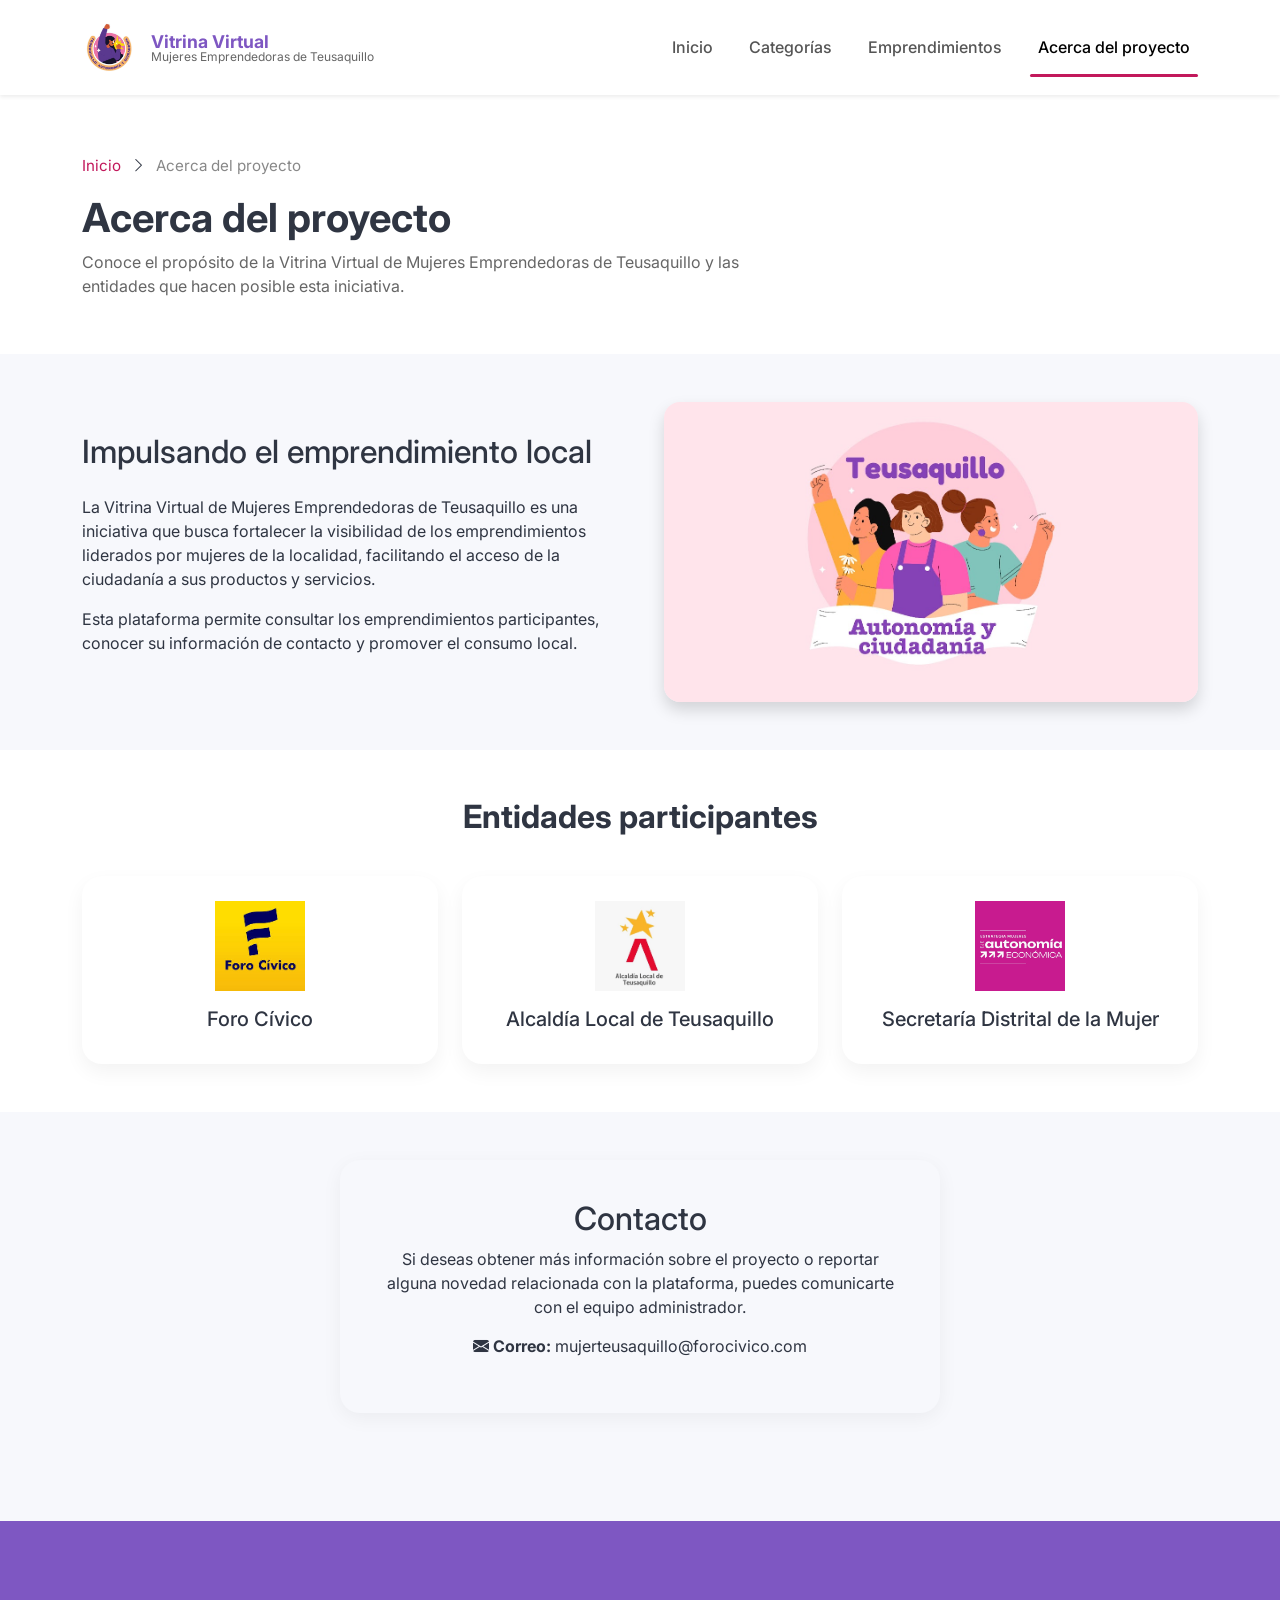
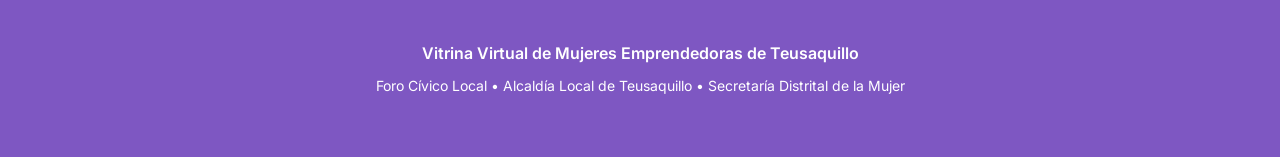
==== acerca.html @ 59b5e61b "Add files via upload" ====
<!DOCTYPE html>
<html lang="es">

<head>

    <meta charset="UTF-8">
    <meta name="viewport" content="width=device-width, initial-scale=1.0">

    <!-- SEO -->
    <title>Acerca de | Vitrina Virtual de Mujeres Emprendedoras</title>

    <meta
        name="description"
        content="DESCRIPCIÓN DE LA PÁGINA">

    <!-- Favicon -->
    <link rel="icon" type="image/png" href="assets/favicon/favicon.png">

    <!-- Google Fonts -->
    <link rel="preconnect" href="https://fonts.googleapis.com">

    <link rel="preconnect"
          href="https://fonts.gstatic.com"
          crossorigin>

    <link
        href="https://fonts.googleapis.com/css2?family=Inter:wght@300;400;500;600;700&display=swap"
        rel="stylesheet">

    <!-- Bootstrap -->
    <link
        href="https://cdn.jsdelivr.net/npm/bootstrap@5.3.7/dist/css/bootstrap.min.css"
        rel="stylesheet">

    <!-- Bootstrap Icons -->
    <link
        href="https://cdn.jsdelivr.net/npm/bootstrap-icons@1.13.1/font/bootstrap-icons.min.css"
        rel="stylesheet">

    <!-- CSS -->
    <link rel="stylesheet" href="assets/css/style.css">

    <link rel="stylesheet" href="assets/css/components.css">

    <link rel="stylesheet" href="assets/css/pages.css">

</head>

<body>

    <!-- Navbar -->
    <header id="navbar"></header>

    <!-- Contenido -->
    <main>

<section class="category-header">

    <div class="container">

        <nav class="breadcrumb">

            <a href="index.html">Inicio</a>

            <i class="bi bi-chevron-right"></i>

            <span>Acerca del proyecto</span>

        </nav>

        <h1>Acerca del proyecto</h1>

        <p>

            Conoce el propósito de la Vitrina Virtual de Mujeres Emprendedoras de
            Teusaquillo y las entidades que hacen posible esta iniciativa.

        </p>

    </div>

</section>

<section class="py-5">

    <div class="container">

        <div class="row align-items-center g-5">

            <div class="col-lg-6">

                <h2 class="mb-4">

                    Impulsando el emprendimiento local

                </h2>

                <p>

                    La Vitrina Virtual de Mujeres Emprendedoras de Teusaquillo es
                    una iniciativa que busca fortalecer la visibilidad de los
                    emprendimientos liderados por mujeres de la localidad,
                    facilitando el acceso de la ciudadanía a sus productos y
                    servicios.

                </p>

                <p>

                    Esta plataforma permite consultar los emprendimientos
                    participantes, conocer su información de contacto y promover el
                    consumo local.

                </p>

            </div>

            <div class="col-lg-6">

                <img
                    src="assets/img/hero/hero.jpg"
                    class="img-fluid rounded-4 shadow"
                    alt="Mujeres emprendedoras">

            </div>

        </div>

    </div>

</section>

<section class="py-5 bg-white">

    <div class="container">

        <h2 class="section-title">

            Entidades participantes

        </h2>

        <div class="row g-4 text-center">

            <div class="col-md-4">

                <div class="business-card">

                    <img
                        src="assets/img/institutions/foro-civico.png"
                        class="img-fluid mb-3"
                        style="height:90px"
                        alt="Foro Cívico">

                    <h5>Foro Cívico</h5>

                </div>

            </div>

            <div class="col-md-4">

                <div class="business-card">

                    <img
                        src="assets/img/institutions/alcaldia.png"
                        class="img-fluid mb-3"
                        style="height:90px"
                        alt="Alcaldía Local">

                    <h5>Alcaldía Local de Teusaquillo</h5>

                </div>

            </div>

            <div class="col-md-4">

                <div class="business-card">

                    <img
                        src="assets/img/institutions/sdmujer.png"
                        class="img-fluid mb-3"
                        style="height:90px"
                        alt="Secretaría Distrital de la Mujer">

                    <h5>Secretaría Distrital de la Mujer</h5>

                </div>

            </div>

        </div>

    </div>

</section>

<section class="py-5">

    <div class="container">

        <div class="contact-card">

            <h2>Contacto</h2>

            <p>

                Si deseas obtener más información sobre el proyecto o reportar
                alguna novedad relacionada con la plataforma, puedes comunicarte
                con el equipo administrador.

            </p>

            <p>

                <i class="bi bi-envelope-fill"></i>

                <strong>Correo:</strong>

                mujerteusaquillo@forocivico.com

            </p>

        </div>

    </div>

</section>

    </main>

    <!-- Footer -->
    <footer id="footer"></footer>

    <!-- Bootstrap -->
    <script src="https://cdn.jsdelivr.net/npm/bootstrap@5.3.7/dist/js/bootstrap.bundle.min.js"></script>

    <!-- Configuración -->
    <script src="assets/js/config.js"></script>

    <!-- Utilidades -->
    <script src="assets/js/utils.js"></script>

    <!-- Componentes -->
    <script src="assets/js/components/navbar.js"></script>

    <script src="assets/js/components/footer.js"></script>

    <!-- Datos temporales -->
    <script src="assets/js/data/demo.js"></script>

    <!-- Componentes de la página -->



    <!-- JavaScript de la página -->



    <!-- App -->
    <script src="assets/js/app.js"></script>

</body>

</html>
---- assets/css/style.css ----
:root{

    --primary:#C2185B;
    --secondary:#7E57C2;
    --accent:#A5D6A7;

    --dark:#2F3542;
    --light:#F7F8FC;
    --white:#FFFFFF;

    --success:#198754;
    --danger:#dc3545;
    --warning:#ffc107;

    --radius:20px;

    --shadow:0 8px 20px rgba(0,0,0,.05);

    --transition:.3s ease;

}

body{

    background: var(--light);

    color: var(--dark);

    font-family: 'Inter', sans-serif;

}

.navbar{

    padding:15px 0;

}

.navbar-brand{

    color:var(--secondary);

    font-size:1.4rem;

}

.nav-link{

    color:#555;

    margin-left:20px;

    font-weight:500;

    transition:.3s;

    position:relative;
    padding-bottom:10px;

}

.nav-link:hover{

    color:var(--primary);

}

.nav-link.active{

    color:var(--primary);

    font-weight:500;

}

.nav-link::after{

    content:"";

    position:absolute;

    left:50%;

    bottom:-8px;

    transform:translateX(-50%);

    width:0;

    height:3px;

    background:var(--primary);

    border-radius:10px;

    transition:width .3s ease;

}

.nav-link:hover::after,

.nav-link.active::after{

    width:100%;

}

.logo-navbar{

    height:55px;
    width:auto;

}

.brand-title{

    font-weight:700;
    color:var(--secondary);
    font-size:1.1rem;
    line-height:1.1;

}

.brand-subtitle{

    font-size:.75rem;
    color:#666;
    line-height:1;

}

.hero{

    padding:80px 0;

}

.badge-custom{

    background:#FCE4EC;

    color:var(--primary);

    padding:8px 16px;

    border-radius:30px;

    display:inline-block;

    margin-bottom:20px;

    font-weight:600;

}

.hero h1{

    font-size:3rem;

    font-weight:700;

    margin-bottom:20px;

}

.hero p{

    font-size:1.1rem;

    color:#666;

    margin-bottom:30px;

}

.search-box{

    display:flex;

    gap:10px;

}

.btn-search{

    background:var(--primary);

    color:white;

    padding:12px 25px;

}

.btn-search:hover{

    background:#A3154A;

    color:white;

}

.hero-image{

    width:100%;

    height:420px;

    object-fit:cover;

    border-radius:24px;

    box-shadow:0 15px 35px rgba(0,0,0,.12);

}

.categories{

    padding:70px 0;

}

.section-title{

    text-align:center;

    margin-bottom:40px;

    font-weight:700;

}

.category-card{

    background:white;

    padding:20px;

    border-radius:15px;

    text-align:center;

    font-weight:600;

    box-shadow:0 6px 18px rgba(0,0,0,.05);

    transition:.3s;

    cursor:pointer;

}

.category-card:hover{

    transform:translateY(-5px);

}

.business-card{

    background:white;

    border-radius:20px;

    padding:25px;

    box-shadow:0 8px 20px rgba(0,0,0,.05);

    text-align:center;

    height:100%;

}

.card-image{

    height:180px;

    background:#ECECEC;

    border-radius:15px;

    margin-bottom:20px;

}

.btn-outline-custom{

    border:2px solid var(--primary);

    color:var(--primary);

    border-radius:30px;

    padding:10px 20px;

}

.btn-outline-custom:hover{

    background:var(--primary);

    color:white;

}

footer{

    background:var(--secondary);

    color:white;

    padding:30px 0;

    text-align:center;

    margin-top:60px;

}

@media(max-width:768px){

.hero{

    text-align:center;

}

.hero-image{

    height:300px;

    margin-top:30px;

}

.search-box{

    flex-direction:column;

}

.hero-image{

    margin-top:40px;

}

}

.profile-header{

    background:white;

    margin-top:-90px;

    position:relative;

    z-index:10;

    border-radius:30px 30px 0 0;

    padding:0 0 70px;

}

.profile-logo{

    width:180px;

    height:180px;

    object-fit:cover;

    border-radius:50%;

    border:8px solid white;

    box-shadow:0 12px 35px rgba(0,0,0,.15);

    margin-top:-90px;

}

.gallery{

    padding:60px 0;

}

.gallery-image{

    width:100%;

    height:260px;

    object-fit:cover;

    border-radius:18px;

    box-shadow:0 8px 20px rgba(0,0,0,.08);

    transition:.3s;

}

.gallery-image:hover{

    transform:scale(1.03);

}

.description{

    background:white;

}

.description p{

    max-width:900px;

    margin:auto;

    text-align:center;

    font-size:1.1rem;

    color:#666;

}

.products{

    padding:70px 0;

}

.contact{

    background:white;

}

.contact-card{

    max-width:600px;

    margin:auto;

    padding:40px;

    border-radius:20px;

    background:#F7F8FC;

    text-align:center;

    box-shadow:0 5px 20px rgba(0,0,0,.05);

}

.contact-card p{

    margin-bottom:15px;

}

.category-header{

    background:white;

    padding:60px 0 40px;

}

.category-header h1{

    font-size:2.5rem;

    font-weight:700;

    margin-top:10px;

}

.category-header p{

    color:#666;

    max-width:700px;

}

.breadcrumb{

    display:flex;

    gap:10px;

    font-size:.95rem;

}

.breadcrumb a{

    color:var(--primary);

    text-decoration:none;

}

.breadcrumb span{

    color:#888;

}

.stat-card{

background:white;

padding:30px;

border-radius:20px;

text-align:center;

box-shadow:0 8px 20px rgba(0,0,0,.05);

}

.stat-card h2{

font-size:2.2rem;

color:var(--primary);

margin-bottom:10px;

}

.table-logo{

width:50px;

height:50px;

background:#ECECEC;

border-radius:50%;

}

.contact-info{

    background:white;

    padding:35px;

    border-radius:20px;

    box-shadow:0 8px 20px rgba(0,0,0,.05);

    height:100%;

}

.contact-form{

    background:white;

    padding:35px;

    border-radius:20px;

    box-shadow:0 8px 20px rgba(0,0,0,.05);

}

.contact-info p{

    margin-bottom:25px;

    color:#555;

}

.contact-form textarea{

    resize:none;

}

/* ===================================
   CATEGORY CARD
=================================== */

.category-link{

    text-decoration:none;
    color:inherit;

}

.category-card{

    background:var(--white);

    border:1px solid transparent;

    border-radius:20px;

    padding:35px 30px;

    text-align:center;

    height:100%;

    transition:all .30s ease;

    box-shadow:0 8px 20px rgba(0,0,0,.05);

}

.category-card:hover{

    transform:translateY(-8px);

    border-color:var(--accent);

    box-shadow:0 18px 40px rgba(0,0,0,.10);

}

.category-icon{

    width:80px;

    height:80px;

    margin:0 auto 25px;

    border-radius:50%;

    background:rgba(194,24,91,.08);

    color:var(--primary);

    display:flex;

    align-items:center;

    justify-content:center;

    font-size:2rem;

    transition:.30s;

}

.category-card:hover .category-icon{

    background:var(--primary);

    color:white;

    transform:scale(1.08);

}

.category-card h4{

    font-size:1.25rem;

    font-weight:700;

    margin-bottom:15px;

}

.category-card p{

    color:#666;

    font-size:.95rem;

    line-height:1.7;

    margin:0;

}

/* ===================================
   BUSINESS CARD
=================================== */

.business-card{

    background:var(--white);

    border-radius:20px;

    overflow:hidden;

    box-shadow:var(--shadow);

    transition:var(--transition);

    height:100%;

}

.business-card:hover{

    transform:translateY(-8px);

    box-shadow:0 18px 40px rgba(0,0,0,.12);

}

.business-cover{

    height:180px;

}

.business-cover-img{

    width:100%;

    height:100%;

    object-fit:cover;

}

.business-logo-wrapper{

    display:flex;

    justify-content:center;

    margin-top:-45px;

}

.business-logo{

    width:90px;

    height:90px;

    border-radius:50%;

    object-fit:cover;

    border:5px solid white;

    background:white;

}

.business-body{

    padding:25px;

    text-align:center;

}

.business-category{

    display:inline-block;

    background:#FCE4EC;

    color:var(--primary);

    padding:6px 14px;

    border-radius:30px;

    font-size:.85rem;

    font-weight:600;

    margin-bottom:15px;

}

.business-body h4{

    font-size:1.3rem;

    font-weight:700;

    margin-bottom:15px;

}

.business-body p{

    color:#666;

    line-height:1.7;

    min-height:85px;

    margin-bottom:25px;

}

.btn-primary-custom{

    background: var(--primary);

    color: var(--white);

    border: none;

    border-radius: 30px;

    padding: 12px 20px;

    font-weight: 600;

    transition: .3s;

}

.btn-primary-custom:hover{

    background: #A3154A;

    color: var(--white);

}

.btn-contact{

    display:flex;

    align-items:center;

    justify-content:center;

    gap:10px;

    width:100%;

    padding:12px 20px;

    margin-bottom:15px;

    border:2px solid #E5E7EB;

    border-radius:30px;

    background:var(--white);

    color:var(--dark);

    font-weight:600;

    text-decoration:none;

    transition:.3s;

}

.btn-contact:hover{

    border-color:var(--primary);

    color:var(--primary);

    transform:translateY(-2px);

    box-shadow:0 8px 20px rgba(0,0,0,.08);

}

@media (max-width:768px){

    .hero{
        text-align:center;
    }

    .hero h1{
        font-size:2.5rem;
        line-height:1.2;
    }

    .hero p{
        font-size:1.2rem;
    }

    .badge-custom{
        font-size:.85rem;
    }

    .hero-image{
        height:300px;
        margin-top:30px;
    }

}

@media (max-width:576px){

    .hero{
        padding:50px 0;
    }

    .hero h1{
        font-size:2rem;
    }

    .hero p{
        font-size:1rem;
    }

    .btn-outline-custom{
        width:100%;
    }

}
---- assets/css/components.css ----
/* ===================================
   EMPTY STATE
=================================== */

.empty-state{

    background:var(--white);

    padding:60px 30px;

    border-radius:20px;

    text-align:center;

    box-shadow:0 8px 20px rgba(0,0,0,.05);

}

.empty-state i{

    font-size:4rem;

    color:var(--secondary);

    margin-bottom:20px;

    display:block;

}

.empty-state h3{

    font-size:1.6rem;

    font-weight:700;

    margin-bottom:15px;

}

.empty-state p{

    color:#666;

    margin:0;

}

.business-description{

    color:#6c757d;

    font-size:.95rem;

    margin:12px 0;

    line-height:1.5;

    min-height:48px;

}
---- assets/css/pages.css ----
/* ===================================
   ABOUT HOME
=================================== */

.institution-logo{

    max-height:90px;

    width:auto;

    object-fit:contain;

    transition:.3s;

}

.institution-logo:hover{

    transform:scale(1.05);

}

/* ===========================
   BUSINESS BANNER
=========================== */

.business-banner{

    max-width:1400px;

    margin:0 auto;

    aspect-ratio:1640 / 924;

    background:#f5f5f5;

    border-radius:0 0 25px 25px;

    overflow:hidden;

}

.business-banner-img{

    width:100%;

    height:100%;

    object-fit:contain;

}

.gallery-image{

    width:100%;

    height:450px;

    object-fit:cover;

    border-radius:16px;

}

.carousel{

    overflow:hidden;

    border-radius:16px;

}

.carousel-control-prev-icon,
.carousel-control-next-icon{

    background-color:rgba(0,0,0,.45);

    border-radius:50%;

    padding:20px;

}

.carousel-indicators [data-bs-target]{

    width:10px;

    height:10px;

    border-radius:50%;

}

@media (max-width:768px){

    .gallery-image{

        height:260px;

    }

}

#business-description{

    background:#fff;

    border-left:4px solid var(--primary-color);

    padding:1.5rem 2rem;

    border-radius:12px;

    box-shadow:0 2px 10px rgba(0,0,0,.05);

    font-size:1.08rem;

    line-height:1.9;

    color:#495057;

    margin-top:2rem;

}

#business-description p{

    margin-bottom:1.25rem;

}

#business-description strong{

    color:#212529;

    font-weight:600;

}

#business-description br{

    content:"";

    display:block;

    margin-bottom:.8rem;

}

/* ===========================
   MOBILE DETAIL
=========================== */

@media(max-width:768px){

    .business-banner{


        border-radius:0 0 18px 18px;

    }

    .business-banner-img{
        margin-top:-30px;

        aspect-ratio:16/10;

    }

    .profile-header{

        margin-top:-45px;

        padding:0 0 40px;

        border-radius:22px 22px 0 0;

    }

    .profile-logo{

        width:120px;

        height:120px;

        margin-top:-30px;

        border-width:5px;

    }

    #business-name{

        font-size:1.8rem;

        margin-top:16px;

        padding:0 12px;

    }

    #business-category{

        font-size:.85rem;

        padding:6px 14px;

    }

    .gallery{

        padding:36px 0;

    }

    .contact-card{

        padding:24px;

        border-radius:18px;

    }

    .btn-contact,
    .btn-primary-custom{

        padding:12px 16px;

        font-size:.95rem;

    }

}
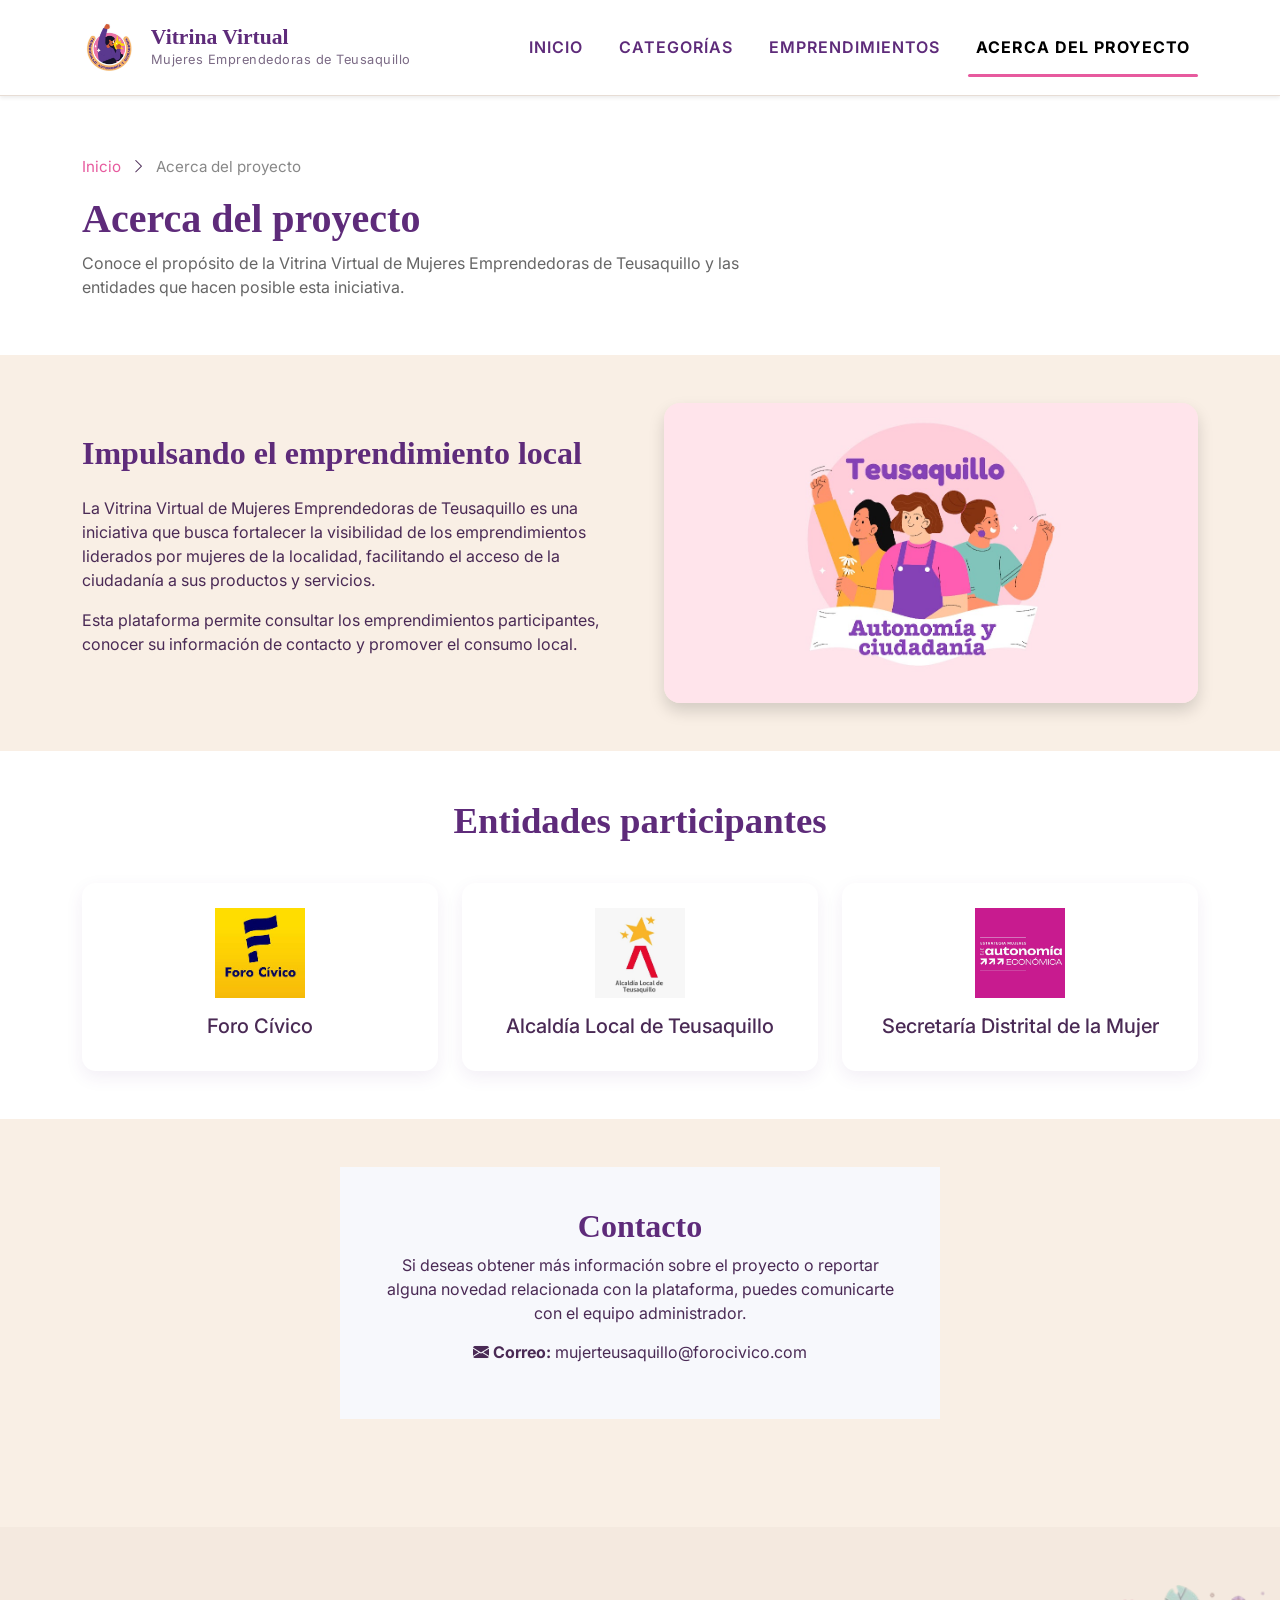
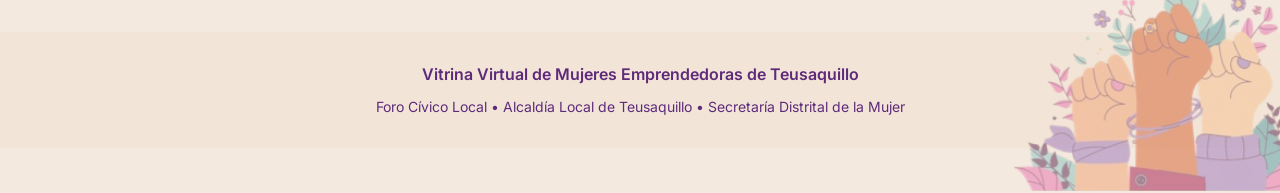
==== commit 6c77274c: "Update acerca.html Google analytics" ====
--- a/acerca.html
+++ b/acerca.html
@@ -10,8 +10,60 @@
     <title>Acerca de | Vitrina Virtual de Mujeres Emprendedoras</title>
 
     <meta
-        name="description"
-        content="DESCRIPCIÓN DE LA PÁGINA">
+    name="description"
+    content="Conoce los emprendimientos de mujeres de Teusaquillo y descubre productos y servicios locales.">
+
+<link
+    rel="canonical"
+    href="https://vitrinavirtualteusaquillo.github.io/acerca.html">
+
+            <!-- Open Graph -->
+
+<meta
+    property="og:type"
+    content="website">
+
+<meta
+    property="og:site_name"
+    content="Vitrina Virtual de Mujeres Emprendedoras de Teusaquillo">
+
+<meta
+    property="og:title"
+    content="Vitrina Virtual de Mujeres Emprendedoras de Teusaquillo">
+
+<meta
+    property="og:description"
+    content="Descubre y apoya los emprendimientos de mujeres de Teusaquillo. Conoce productos, servicios y proyectos locales en un solo lugar.">
+
+<meta
+    property="og:url"
+    content="https://vitrinavirtualteusaquillo.github.io/">
+
+<meta
+    property="og:image"
+    content="https://vitrinavirtualteusaquillo.github.io/assets/img/seo/og-image.jpg">
+
+<meta
+    property="og:locale"
+    content="es_CO">
+
+    <!-- Twitter Cards -->
+
+<meta
+    name="twitter:card"
+    content="summary_large_image">
+
+<meta
+    name="twitter:title"
+    content="Vitrina Virtual de Mujeres Emprendedoras de Teusaquillo">
+
+<meta
+    name="twitter:description"
+    content="Descubre y apoya los emprendimientos de mujeres de Teusaquillo. Conoce productos, servicios y proyectos locales en un solo lugar.">
+
+<meta
+    name="twitter:image"
+    content="https://vitrinavirtualteusaquillo.github.io/assets/img/seo/og-image.jpg">
 
     <!-- Favicon -->
     <link rel="icon" type="image/png" href="assets/favicon/favicon.png">
@@ -44,6 +96,17 @@
 
     <link rel="stylesheet" href="assets/css/pages.css">
 
+
+    <!-- Google tag (gtag.js) -->
+<script async src="https://www.googletagmanager.com/gtag/js?id=G-HZDX0QYZZ0"></script>
+<script>
+  window.dataLayer = window.dataLayer || [];
+  function gtag(){dataLayer.push(arguments);}
+  gtag('js', new Date());
+
+  gtag('config', 'G-HZDX0QYZZ0');
+</script>
+    
 </head>
 
 <body>
@@ -263,4 +326,4 @@
 
 </body>
 
-</html>+</html>
--- a/assets/css/style.css
+++ b/assets/css/style.css
@@ -1,30 +1,31 @@
 :root{
 
-    --primary:#C2185B;
-    --secondary:#7E57C2;
-    --accent:#A5D6A7;
-
-    --dark:#2F3542;
-    --light:#F7F8FC;
-    --white:#FFFFFF;
-
-    --success:#198754;
-    --danger:#dc3545;
-    --warning:#ffc107;
-
-    --radius:20px;
-
-    --shadow:0 8px 20px rgba(0,0,0,.05);
-
-    --transition:.3s ease;
+    --primary:#E75A9E;      /* rosado principal */
+
+    --secondary:#5E2B7A;    /* morado institucional */
+
+    --accent:#72C7C6;       /* turquesa */
+
+    --background:#F9EFE5;   /* crema */
+
+    --surface:#FFFFFF;
+
+    --text:#4A2A55;
+
+    --success:#3F9C6D;
+    --danger:#D9534F;
+
+    --radius:18px;
+
+    --shadow:0 6px 18px rgba(94,43,122,.08);
 
 }
 
 body{
 
-    background: var(--light);
-
-    color: var(--dark);
+background:var(--background);
+
+    color:var(--text);
 
     font-family: 'Inter', sans-serif;
 
@@ -33,6 +34,9 @@
 .navbar{
 
     padding:15px 0;
+    background:#F9EFE5;
+
+border-bottom:1px solid #E7DDD5;
 
 }
 
@@ -46,16 +50,26 @@
 
 .nav-link{
 
-    color:#555;
+    color:var(--secondary);
 
     margin-left:20px;
 
-    font-weight:500;
+    font-family:'Inter', sans-serif;ç
+
+    font-size:.95rem;
+
+    font-weight:600;
+
+    letter-spacing:.2px;
 
     transition:.3s;
 
     position:relative;
+
     padding-bottom:10px;
+     text-transform:uppercase;
+
+    letter-spacing:1px;
 
 }
 
@@ -67,9 +81,9 @@
 
 .nav-link.active{
 
-    color:var(--primary);
-
-    font-weight:500;
+    color:var(--secondary);
+
+    font-weight:700;
 
 }
 
@@ -114,466 +128,614 @@
 
 .brand-title{
 
+    font-family:'Fraunces', serif;
+
+    font-size:1.35rem;
+
     font-weight:700;
+
     color:var(--secondary);
+
+    line-height:1.1;
+
+}
+
+.brand-subtitle{
+
+    font-family:'Inter', sans-serif;
+
+    font-size:.8rem;
+
+    color:#7B6A85;
+
+    letter-spacing:.5px;
+
+}
+
+.hero{
+
+    padding:80px 0;
+
+}
+
+.hero-top{
+
+    background:#F9EFE5;
+
+    padding:28px 0;
+
+    border-bottom:1px solid #E7D9CF;
+
+}
+
+.hero-top::after{
+
+    content:"✿";
+
+    position:absolute;
+
+    right:50px;
+
+    top:20px;
+
+    font-size:70px;
+
+    color:#E8C8D9;
+
+    opacity:.35;
+
+}
+
+.hero-tag{
+
+    display:inline-block;
+
+    background:#F4DCE7;
+
+    color:var(--secondary);
+
+    padding:10px 20px;
+
+    border-radius:30px;
+
+    font-weight:700;
+
+    font-size:.95rem;
+
+    letter-spacing:.5px;
+
+}
+
+.hero-tagline{
+
+    margin-top:18px;
+
+    margin-bottom:0;
+
+    max-width:700px;
+
+    color:#6C5A73;
+
     font-size:1.1rem;
-    line-height:1.1;
-
-}
-
-.brand-subtitle{
-
-    font-size:.75rem;
+
+    line-height:1.7;
+
+}
+
+.badge-custom{
+
+    background:#F5D7E6;
+
+color:var(--secondary);
+
+    padding:8px 16px;
+
+    border-radius:30px;
+
+    display:inline-block;
+
+    margin-bottom:20px;
+
+    font-weight:600;
+
+}
+
+
+.hero h1,
+.section-title,
+h1,h2,h3{
+
+    font-family:'Fraunces',serif;
+
+    color:var(--secondary);
+
+    font-weight:700;
+
+}
+
+.hero h1{
+
+    font-family:'Fraunces', serif;
+
+    font-size:3.3rem;
+
+    font-weight:700;
+
+    color:var(--secondary);
+
+    line-height:1.15;
+
+}
+
+.hero p{
+
+    font-family:'Inter', sans-serif;
+
+    color:#6C5A73;
+
+    font-size:1.15rem;
+
+    line-height:1.8;
+
+}
+
+.search-box{
+
+    display:flex;
+
+    gap:10px;
+
+}
+
+.btn-search{
+
+    background:var(--primary);
+
+    color:white;
+
+    padding:12px 25px;
+
+}
+
+.btn-search:hover{
+
+    background:#A3154A;
+
+    color:white;
+
+}
+
+.hero-image{
+
+    width:100%;
+
+    height:420px;
+
+    object-fit:cover;
+
+    border-radius:24px;
+
+    box-shadow:0 15px 35px rgba(0,0,0,.12);
+
+}
+
+.categories{
+
+    padding:70px 0;
+
+}
+
+.section-title{
+
+    text-align:center;
+
+    margin-bottom:40px;
+
+    font-family:'Fraunces', serif;
+
+    font-size:2.3rem;
+
+    color:var(--secondary);
+
+    font-weight:700;
+
+}
+
+.category-card{
+
+    background:white;
+
+    padding:20px;
+
+    border-radius:15px;
+
+    text-align:center;
+
+    font-weight:600;
+
+    box-shadow:0 6px 18px rgba(0,0,0,.05);
+
+    transition:.3s;
+
+    cursor:pointer;
+
+}
+
+.category-card:hover{
+
+    transform:translateY(-5px);
+
+}
+
+.business-card{
+
+    background:white;
+
+    border-radius:20px;
+
+    padding:25px;
+
+    box-shadow:0 8px 20px rgba(0,0,0,.05);
+
+    text-align:center;
+
+    height:100%;
+
+}
+
+.card-image{
+
+    height:180px;
+
+    background:#ECECEC;
+
+    border-radius:15px;
+
+    margin-bottom:20px;
+
+}
+
+.btn-outline-custom{
+
+    border:2px solid var(--secondary);
+
+    color:var(--secondary);
+
+    background:transparent;
+
+    border-radius:12px;
+
+    padding:12px 24px;
+
+    font-weight:600;
+
+}
+
+.btn-outline-custom:hover{
+
+    background:var(--secondary);
+
+    color:white;
+
+}
+
+footer{
+
+    background:#F2E5D8;
+
+    color:var(--secondary);
+
+    padding:30px 0;
+
+    text-align:center;
+
+    margin-top:60px;
+
+}
+
+#footer{
+
+    position:relative;
+
+    overflow:hidden;
+
+    background:#F4E9DF;
+
+    color:var(--secondary);
+
+    padding:45px 0;
+
+}
+
+#footer::before{
+
+    content:"";
+
+    position:absolute;
+
+    right:0;
+
+    bottom:0;
+
+    width:320px;
+
+    height:220px;
+
+    background:url("../img/logos/footer-bg.png") no-repeat right bottom;
+
+    background-size:contain;
+
+    opacity:.5;
+
+    pointer-events:none;
+
+}
+
+#footer .container{
+
+    position:relative;
+
+    z-index:2;
+
+}
+
+@media(max-width:768px){
+
+.hero{
+
+    text-align:center;
+
+}
+
+.hero-image{
+
+    height:300px;
+
+    margin-top:30px;
+
+}
+
+.search-box{
+
+    flex-direction:column;
+
+}
+
+.hero-image{
+
+    margin-top:40px;
+
+}
+
+}
+
+.profile-header{
+
+    background:white;
+
+    margin-top:-90px;
+
+    position:relative;
+
+    z-index:10;
+
+    border-radius:30px 30px 0 0;
+
+    padding:0 0 70px;
+
+}
+
+.profile-logo{
+
+    width:180px;
+
+    height:180px;
+
+    object-fit:cover;
+
+    border-radius:50%;
+
+    border:8px solid white;
+
+    box-shadow:0 12px 35px rgba(0,0,0,.15);
+
+    margin-top:-90px;
+
+}
+
+.gallery{
+
+    padding:60px 0;
+
+}
+
+.gallery-image{
+
+    width:100%;
+
+    height:260px;
+
+    object-fit:cover;
+
+    border-radius:18px;
+
+    box-shadow:0 8px 20px rgba(0,0,0,.08);
+
+    transition:.3s;
+
+}
+
+.gallery-image:hover{
+
+    transform:scale(1.03);
+
+}
+
+.description{
+
+    background:white;
+
+}
+
+.description p{
+
+    max-width:900px;
+
+    margin:auto;
+
+    text-align:center;
+
+    font-size:1.1rem;
+
     color:#666;
-    line-height:1;
-
-}
-
-.hero{
-
-    padding:80px 0;
-
-}
-
-.badge-custom{
-
-    background:#FCE4EC;
+
+}
+
+.products{
+
+    padding:70px 0;
+
+}
+
+.contact{
+
+    background:white;
+
+}
+
+.contact-card{
+
+    max-width:600px;
+
+    margin:auto;
+
+    padding:40px;
+
+    border-radius:14pxpx;
+
+    background:#F7F8FC;
+
+    text-align:center;
+
+    box-shadow:0 5px 14pxpx rgba(0,0,0,.05);
+
+}
+
+.contact-card p{
+
+    margin-bottom:15px;
+
+}
+
+.category-header{
+
+    background:white;
+
+    padding:60px 0 40px;
+
+}
+
+.category-header h1{
+
+    font-size:2.5rem;
+
+    font-weight:700;
+
+    margin-top:10px;
+
+}
+
+.category-header p{
+
+    color:#666;
+
+    max-width:700px;
+
+}
+
+.breadcrumb{
+
+    display:flex;
+
+    gap:10px;
+
+    font-size:.95rem;
+
+}
+
+.breadcrumb a{
 
     color:var(--primary);
 
-    padding:8px 16px;
-
-    border-radius:30px;
-
-    display:inline-block;
-
-    margin-bottom:20px;
-
-    font-weight:600;
-
-}
-
-.hero h1{
-
-    font-size:3rem;
-
-    font-weight:700;
-
-    margin-bottom:20px;
-
-}
-
-.hero p{
-
-    font-size:1.1rem;
-
-    color:#666;
-
-    margin-bottom:30px;
-
-}
-
-.search-box{
-
-    display:flex;
-
-    gap:10px;
-
-}
-
-.btn-search{
-
-    background:var(--primary);
-
-    color:white;
-
-    padding:12px 25px;
-
-}
-
-.btn-search:hover{
-
-    background:#A3154A;
-
-    color:white;
-
-}
-
-.hero-image{
-
-    width:100%;
-
-    height:420px;
-
-    object-fit:cover;
-
-    border-radius:24px;
-
-    box-shadow:0 15px 35px rgba(0,0,0,.12);
-
-}
-
-.categories{
-
-    padding:70px 0;
-
-}
-
-.section-title{
-
-    text-align:center;
-
-    margin-bottom:40px;
-
-    font-weight:700;
-
-}
-
-.category-card{
+    text-decoration:none;
+
+}
+
+.breadcrumb span{
+
+    color:#888;
+
+}
+
+.stat-card{
+
+background:white;
+
+padding:30px;
+
+border-radius:14px;
+
+text-align:center;
+
+border:1px solid #EFE3D8;
+
+}
+
+.stat-card h2{
+
+font-size:2.2rem;
+
+color:var(--primary);
+
+margin-bottom:10px;
+
+}
+
+.table-logo{
+
+width:50px;
+
+height:50px;
+
+background:#ECECEC;
+
+border-radius:50%;
+
+}
+
+.contact-info{
 
     background:white;
 
-    padding:20px;
-
-    border-radius:15px;
-
-    text-align:center;
-
-    font-weight:600;
-
-    box-shadow:0 6px 18px rgba(0,0,0,.05);
-
-    transition:.3s;
-
-    cursor:pointer;
-
-}
-
-.category-card:hover{
-
-    transform:translateY(-5px);
-
-}
-
-.business-card{
+    padding:35px;
+
+    border-radius:14px;
+
+    box-shadow:0 8px 14pxpx rgba(0,0,0,.05);
+
+    height:100%;
+
+}
+
+.contact-form{
 
     background:white;
 
-    border-radius:20px;
-
-    padding:25px;
-
-    box-shadow:0 8px 20px rgba(0,0,0,.05);
-
-    text-align:center;
-
-    height:100%;
-
-}
-
-.card-image{
-
-    height:180px;
-
-    background:#ECECEC;
-
-    border-radius:15px;
-
-    margin-bottom:20px;
-
-}
-
-.btn-outline-custom{
-
-    border:2px solid var(--primary);
-
-    color:var(--primary);
-
-    border-radius:30px;
-
-    padding:10px 20px;
-
-}
-
-.btn-outline-custom:hover{
-
-    background:var(--primary);
-
-    color:white;
-
-}
-
-footer{
-
-    background:var(--secondary);
-
-    color:white;
-
-    padding:30px 0;
-
-    text-align:center;
-
-    margin-top:60px;
-
-}
-
-@media(max-width:768px){
-
-.hero{
-
-    text-align:center;
-
-}
-
-.hero-image{
-
-    height:300px;
-
-    margin-top:30px;
-
-}
-
-.search-box{
-
-    flex-direction:column;
-
-}
-
-.hero-image{
-
-    margin-top:40px;
-
-}
-
-}
-
-.profile-header{
-
-    background:white;
-
-    margin-top:-90px;
-
-    position:relative;
-
-    z-index:10;
-
-    border-radius:30px 30px 0 0;
-
-    padding:0 0 70px;
-
-}
-
-.profile-logo{
-
-    width:180px;
-
-    height:180px;
-
-    object-fit:cover;
-
-    border-radius:50%;
-
-    border:8px solid white;
-
-    box-shadow:0 12px 35px rgba(0,0,0,.15);
-
-    margin-top:-90px;
-
-}
-
-.gallery{
-
-    padding:60px 0;
-
-}
-
-.gallery-image{
-
-    width:100%;
-
-    height:260px;
-
-    object-fit:cover;
-
-    border-radius:18px;
-
-    box-shadow:0 8px 20px rgba(0,0,0,.08);
-
-    transition:.3s;
-
-}
-
-.gallery-image:hover{
-
-    transform:scale(1.03);
-
-}
-
-.description{
-
-    background:white;
-
-}
-
-.description p{
-
-    max-width:900px;
-
-    margin:auto;
-
-    text-align:center;
-
-    font-size:1.1rem;
-
-    color:#666;
-
-}
-
-.products{
-
-    padding:70px 0;
-
-}
-
-.contact{
-
-    background:white;
-
-}
-
-.contact-card{
-
-    max-width:600px;
-
-    margin:auto;
-
-    padding:40px;
-
-    border-radius:20px;
-
-    background:#F7F8FC;
-
-    text-align:center;
-
-    box-shadow:0 5px 20px rgba(0,0,0,.05);
-
-}
-
-.contact-card p{
-
-    margin-bottom:15px;
-
-}
-
-.category-header{
-
-    background:white;
-
-    padding:60px 0 40px;
-
-}
-
-.category-header h1{
-
-    font-size:2.5rem;
-
-    font-weight:700;
-
-    margin-top:10px;
-
-}
-
-.category-header p{
-
-    color:#666;
-
-    max-width:700px;
-
-}
-
-.breadcrumb{
-
-    display:flex;
-
-    gap:10px;
-
-    font-size:.95rem;
-
-}
-
-.breadcrumb a{
-
-    color:var(--primary);
-
-    text-decoration:none;
-
-}
-
-.breadcrumb span{
-
-    color:#888;
-
-}
-
-.stat-card{
-
-background:white;
-
-padding:30px;
-
-border-radius:20px;
-
-text-align:center;
-
-box-shadow:0 8px 20px rgba(0,0,0,.05);
-
-}
-
-.stat-card h2{
-
-font-size:2.2rem;
-
-color:var(--primary);
-
-margin-bottom:10px;
-
-}
-
-.table-logo{
-
-width:50px;
-
-height:50px;
-
-background:#ECECEC;
-
-border-radius:50%;
-
-}
-
-.contact-info{
-
-    background:white;
-
     padding:35px;
 
-    border-radius:20px;
-
-    box-shadow:0 8px 20px rgba(0,0,0,.05);
-
-    height:100%;
-
-}
-
-.contact-form{
-
-    background:white;
-
-    padding:35px;
-
-    border-radius:20px;
-
-    box-shadow:0 8px 20px rgba(0,0,0,.05);
+    border-radius:14px;
+
+    box-shadow:0 8px 14px rgba(0,0,0,.05);
 
 }
 
@@ -608,7 +770,7 @@
 
     border:1px solid transparent;
 
-    border-radius:20px;
+    border-radius:14px;
 
     padding:35px 30px;
 
@@ -618,7 +780,7 @@
 
     transition:all .30s ease;
 
-    box-shadow:0 8px 20px rgba(0,0,0,.05);
+    box-shadow:0 8px 14px rgba(0,0,0,.05);
 
 }
 
@@ -642,9 +804,9 @@
 
     border-radius:50%;
 
-    background:rgba(194,24,91,.08);
-
-    color:var(--primary);
+    background:#EFE6F5;      /* morado muy claro */
+
+    color:var(--secondary);  /* morado institucional */
 
     display:flex;
 
@@ -660,7 +822,7 @@
 
 .category-card:hover .category-icon{
 
-    background:var(--primary);
+    background:var(--secondary);
 
     color:white;
 
@@ -698,7 +860,7 @@
 
     background:var(--white);
 
-    border-radius:20px;
+    border-radius:14px;
 
     overflow:hidden;
 
@@ -812,27 +974,33 @@
 
 .btn-primary-custom{
 
+    background: var(--accent);
+
+    color: var(--white);!important; 
+
+    border: none;
+
+    border-radius: 12px;
+
+    padding: 12px 24px;
+
+    font-weight: 600;
+
+    letter-spacing: .3px;
+
+    transition: all .3s ease;
+
+}
+
+.btn-primary-custom:hover{
+
     background: var(--primary);
 
     color: var(--white);
 
-    border: none;
-
-    border-radius: 30px;
-
-    padding: 12px 20px;
-
-    font-weight: 600;
-
-    transition: .3s;
-
-}
-
-.btn-primary-custom:hover{
-
-    background: #A3154A;
-
-    color: var(--white);
+    transform: translateY(-2px);
+
+    box-shadow: 0 6px 15px rgba(94,43,122,.20);
 
 }
 
@@ -848,13 +1016,13 @@
 
     width:100%;
 
-    padding:12px 20px;
+    padding:12px 14px;
 
     margin-bottom:15px;
 
     border:2px solid #E5E7EB;
 
-    border-radius:30px;
+    border-radius:14px;
 
     background:var(--white);
 
@@ -870,13 +1038,13 @@
 
 .btn-contact:hover{
 
-    border-color:var(--primary);
-
-    color:var(--primary);
+    border-color:var(--accent);
+
+    color:var(--secondary);
 
     transform:translateY(-2px);
 
-    box-shadow:0 8px 20px rgba(0,0,0,.08);
+    box-shadow:0 8px 14pxpx rgba(0,0,0,.08);
 
 }
 
@@ -924,4 +1092,79 @@
         width:100%;
     }
 
+}
+
+/* Tablets */
+@media (max-width: 992px){
+
+    #footer::before{
+
+        width:260px;
+        height:180px;
+
+
+    }
+
+}
+
+/* Celulares */
+@media (max-width: 768px){
+
+    #footer{
+
+        padding:35px 0;
+    }
+
+    #footer::before{
+
+        width:180px;
+        height:130px;
+
+
+    }
+
+}
+
+/* Celulares pequeños */
+@media (max-width: 576px){
+
+    #footer{
+
+        padding:30px 0;
+    }
+
+    #footer::before{
+
+        width:130px;
+        height:95px;
+
+
+    }
+
+}
+
+/* ===========================
+   Animaciones móviles
+=========================== */
+
+.animate{
+
+    opacity:0;
+
+    transform:translateY(35px);
+
+    transition:
+        opacity .6s ease,
+        transform .6s ease;
+
+    will-change:opacity, transform;
+
+}
+
+.animate.show{
+
+    opacity:1;
+
+    transform:translateY(0);
+
 }
--- a/assets/css/pages.css
+++ b/assets/css/pages.css
@@ -52,21 +52,47 @@
 
 .gallery-image{
 
+    max-width:100%;
+
+    max-height:100%;
+
+    width:auto;
+
+    height:auto;
+
+    object-fit:contain;
+
+    border-radius:16px;
+
+}
+
+.carousel-item{
+
+    height:450px;
+
+}
+
+.carousel{
+
+    overflow:hidden;
+
+    border-radius:16px;
+
+}
+
+.gallery-wrapper{
+
     width:100%;
 
     height:450px;
 
-    object-fit:cover;
-
-    border-radius:16px;
-
-}
-
-.carousel{
-
-    overflow:hidden;
-
-    border-radius:16px;
+    display:flex;
+
+    justify-content:center;
+
+    align-items:center;
+
+    background:#f8f9fa;
 
 }
 
@@ -93,14 +119,15 @@
 
 @media (max-width:768px){
 
-    .gallery-image{
-
-        height:260px;
-
-    }
-
-}
-
+    .gallery-wrapper{
+
+        height:55vh;
+        max-height:420px;
+        min-height:280px;
+
+    }
+
+}
 #business-description{
 
     background:#fff;
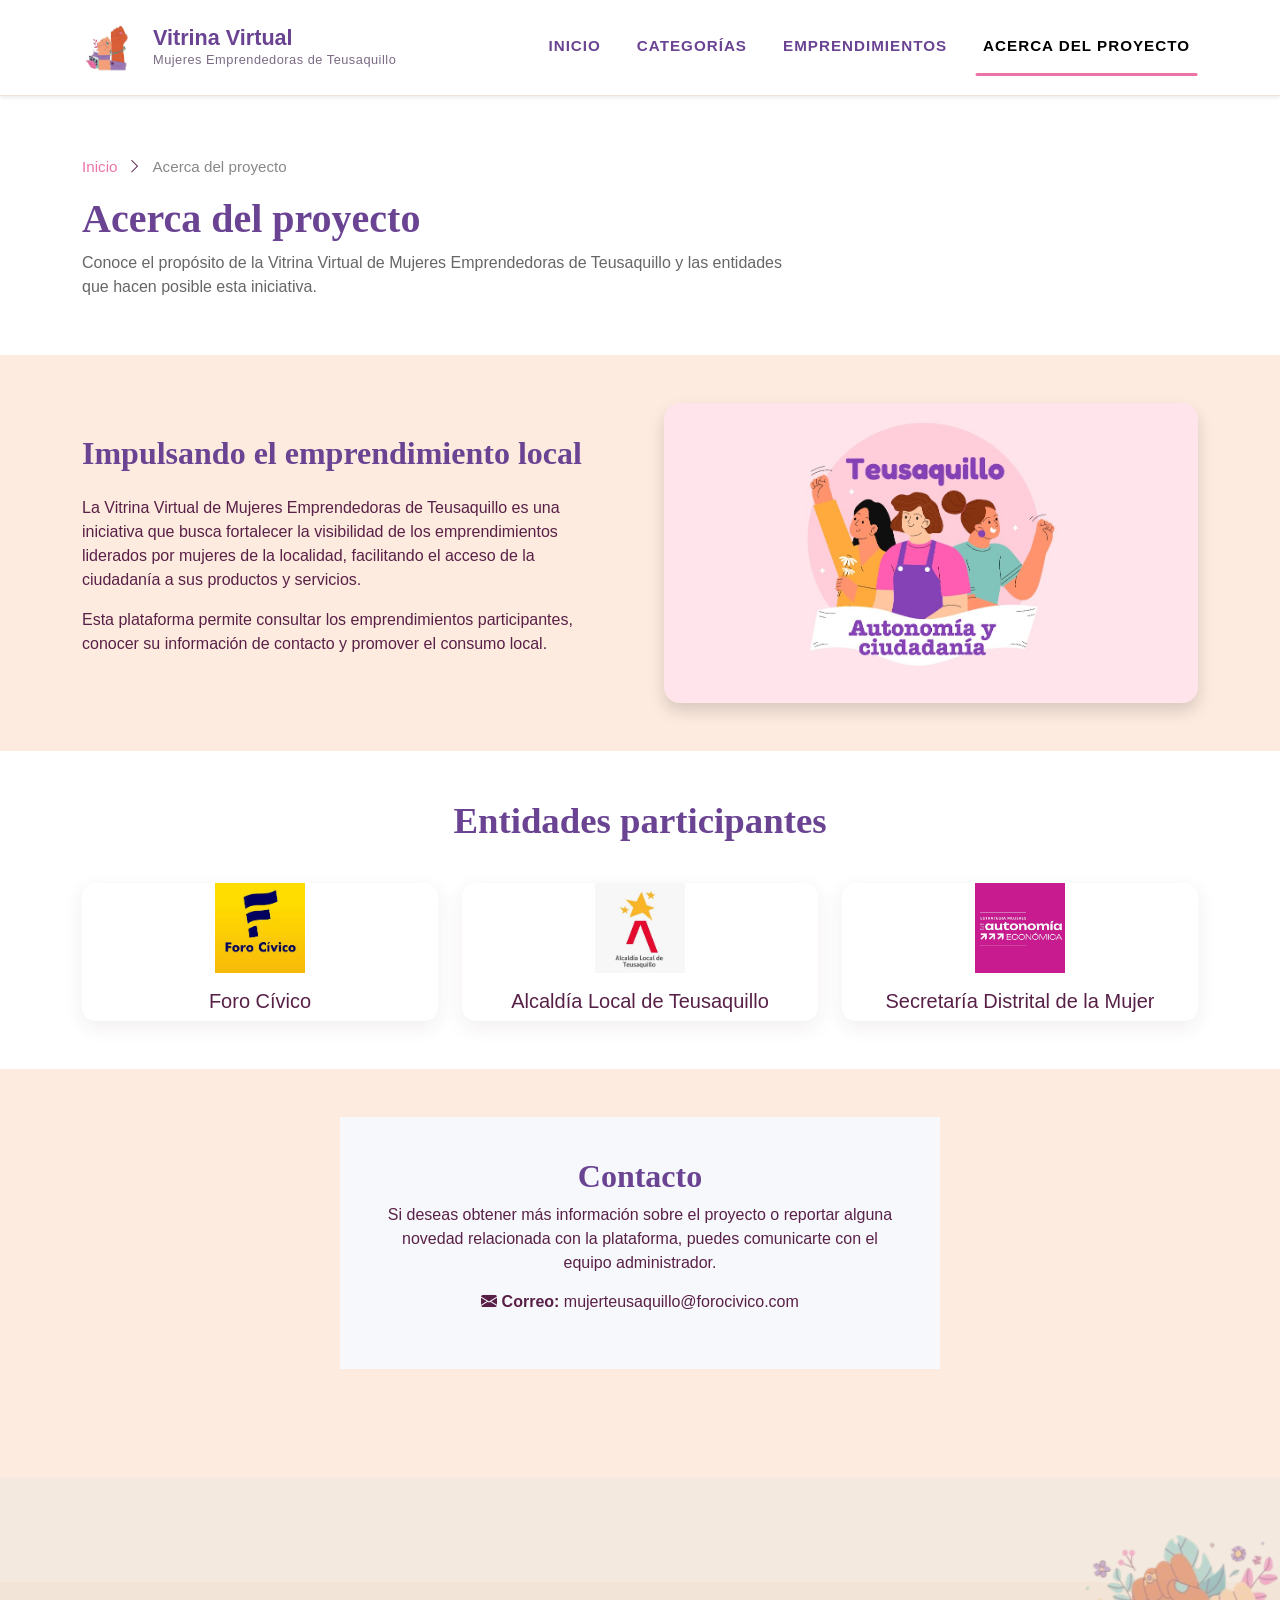
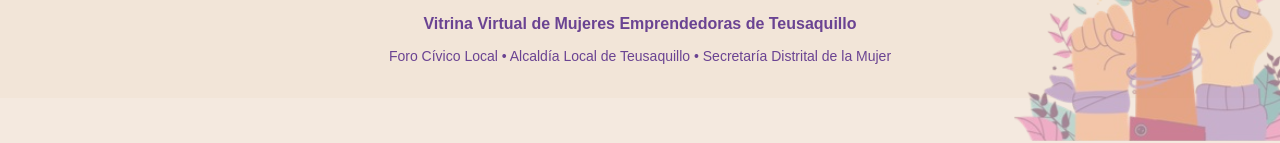
==== commit 780cf3b0: "Add files via upload" ====
--- a/acerca.html
+++ b/acerca.html
@@ -95,7 +95,6 @@
     <link rel="stylesheet" href="assets/css/components.css">
 
     <link rel="stylesheet" href="assets/css/pages.css">
-
 
     <!-- Google tag (gtag.js) -->
 <script async src="https://www.googletagmanager.com/gtag/js?id=G-HZDX0QYZZ0"></script>
@@ -106,7 +105,7 @@
 
   gtag('config', 'G-HZDX0QYZZ0');
 </script>
-    
+
 </head>
 
 <body>
@@ -326,4 +325,4 @@
 
 </body>
 
-</html>
+</html>
--- a/assets/css/style.css
+++ b/assets/css/style.css
@@ -1,42 +1,47 @@
 :root{
 
-    --primary:#E75A9E;      /* rosado principal */
-
-    --secondary:#5E2B7A;    /* morado institucional */
-
-    --accent:#72C7C6;       /* turquesa */
-
-    --background:#F9EFE5;   /* crema */
+    /* Paleta aprobada */
+    --primary:#EC73A8;      /* rosado principal */
+    --secondary:#6A4392;    /* morado institucional */
+    --accent:#80C2BA;       /* turquesa */
+
+    --background:#FDEBDF;   /* fondo crema */
 
     --surface:#FFFFFF;
 
-    --text:#4A2A55;
-
-    --success:#3F9C6D;
-    --danger:#D9534F;
+    --text:#592047;         /* morado oscuro para texto */
+
+    --success:#80C2BA;      /* puedes reutilizar el turquesa */
+
+    --danger:#D9534F;       /* este no te lo cambiaron */
+
+    --highlight:#FFB71B;    /* amarillo para detalles */
+
+    --light-pink:#F99BD3;   /* rosado de apoyo */
+
+    --white:#FFFFFF;
 
     --radius:18px;
 
     --shadow:0 6px 18px rgba(94,43,122,.08);
+    --transition:all .3s ease;
 
 }
 
 body{
 
 background:var(--background);
-
     color:var(--text);
-
-    font-family: 'Inter', sans-serif;
+    font-family:'Fredoka', sans-serif;
 
 }
 
 .navbar{
 
     padding:15px 0;
-    background:#F9EFE5;
-
-border-bottom:1px solid #E7DDD5;
+background:var(--surface);
+    border-bottom:1px solid #EFE3D8;
+    box-shadow:0 2px 10px rgba(89,32,71,.05);
 
 }
 
@@ -53,8 +58,6 @@
     color:var(--secondary);
 
     margin-left:20px;
-
-    font-family:'Inter', sans-serif;ç
 
     font-size:.95rem;
 
@@ -128,8 +131,6 @@
 
 .brand-title{
 
-    font-family:'Fraunces', serif;
-
     font-size:1.35rem;
 
     font-weight:700;
@@ -142,7 +143,6 @@
 
 .brand-subtitle{
 
-    font-family:'Inter', sans-serif;
 
     font-size:.8rem;
 
@@ -160,7 +160,7 @@
 
 .hero-top{
 
-    background:#F9EFE5;
+    background:var(--background);
 
     padding:28px 0;
 
@@ -225,13 +225,9 @@
 .badge-custom{
 
     background:#F5D7E6;
-
 color:var(--secondary);
-
     padding:8px 16px;
-
     border-radius:30px;
-
     display:inline-block;
 
     margin-bottom:20px;
@@ -253,6 +249,39 @@
 
 }
 
+.hero-title{
+    display:flex;
+    flex-direction:column;
+    line-height:.95;
+    margin-bottom:1.5rem;
+}
+
+.hero-small{
+    font-family:'Fredoka', sans-serif;
+    font-size:1.2rem;
+    font-weight:400;
+    color:var(--secondary);
+    margin-bottom:.4rem;
+}
+
+.hero-main{
+    font-family:'Fredoka', sans-serif;
+    font-size:clamp(2rem,4vw,3.5rem);
+    font-weight:700;
+    color:var(--accent);
+    text-transform:uppercase;
+    line-height:.95;
+}
+
+.hero-accent{
+    font-family:'Fredoka', sans-serif;
+    font-size:clamp(1.8rem,3.8vw,2.8rem);
+    font-weight:600;
+    color:var(--primary);
+    text-transform:uppercase;
+    line-height:1;
+}
+
 .hero h1{
 
     font-family:'Fraunces', serif;
@@ -269,7 +298,7 @@
 
 .hero p{
 
-    font-family:'Inter', sans-serif;
+    font-family:'Fredoka', sans-serif;
 
     color:#6C5A73;
 
@@ -341,79 +370,41 @@
 
 }
 
-.category-card{
-
-    background:white;
-
-    padding:20px;
+
+
+
+
+.card-image{
+
+    height:180px;
+
+    background:#ECECEC;
 
     border-radius:15px;
 
-    text-align:center;
+    margin-bottom:20px;
+
+}
+
+.btn-outline-custom{
+
+    border:2px solid var(--accent);
+
+    color:var(--secondary);
+
+    background:var(--surface);
+
+    border-radius:12px;
+
+    padding:12px 24px;
 
     font-weight:600;
 
-    box-shadow:0 6px 18px rgba(0,0,0,.05);
-
-    transition:.3s;
-
-    cursor:pointer;
-
-}
-
-.category-card:hover{
-
-    transform:translateY(-5px);
-
-}
-
-.business-card{
-
-    background:white;
-
-    border-radius:20px;
-
-    padding:25px;
-
-    box-shadow:0 8px 20px rgba(0,0,0,.05);
-
-    text-align:center;
-
-    height:100%;
-
-}
-
-.card-image{
-
-    height:180px;
-
-    background:#ECECEC;
-
-    border-radius:15px;
-
-    margin-bottom:20px;
-
-}
-
-.btn-outline-custom{
-
-    border:2px solid var(--secondary);
-
-    color:var(--secondary);
-
-    background:transparent;
-
-    border-radius:12px;
-
-    padding:12px 24px;
-
-    font-weight:600;
-
 }
 
 .btn-outline-custom:hover{
 
-    background:var(--secondary);
+    background:var(--accent);
 
     color:white;
 
@@ -858,19 +849,20 @@
 
 .business-card{
 
-    background:var(--white);
+    background:var(--surface);
 
     border-radius:14px;
 
     overflow:hidden;
 
-    box-shadow:var(--shadow);
+    box-shadow: 0 6px 20px rgba(89, 32, 71, 0.08);
 
     transition:var(--transition);
 
     height:100%;
 
 }
+
 
 .business-card:hover{
 
@@ -1167,4 +1159,82 @@
 
     transform:translateY(0);
 
-}+}
+
+/* ===========================
+   DESCRIPCIÓN COLAPSABLE
+=========================== */
+
+.btn-description{
+
+    display:none;
+
+}
+
+
+    .description-content{
+
+        max-height:180px;
+
+        overflow:hidden;
+
+        position:relative;
+
+        transition:max-height .35s ease;
+
+    }
+
+    .description-content.expanded{
+
+        max-height:3000px;
+
+    }
+
+    .description-content::after{
+
+    content:"";
+
+    position:absolute;
+
+    left:0;
+
+    right:0;
+
+    bottom:0;
+
+    height:70px;
+
+    background:linear-gradient(
+        rgba(253,235,223,0),
+        var(--background)
+    );
+
+    pointer-events:none;
+
+}
+
+.description-content.expanded::after{
+
+    display:none;
+
+}
+
+    .btn-description{
+
+        display:block;
+
+        margin:15px auto 0;
+
+        background:none;
+
+        border:none;
+
+        color:var(--secondary);
+
+        font-family:'Fredoka',sans-serif;
+
+        font-weight:600;
+
+        cursor:pointer;
+
+    }
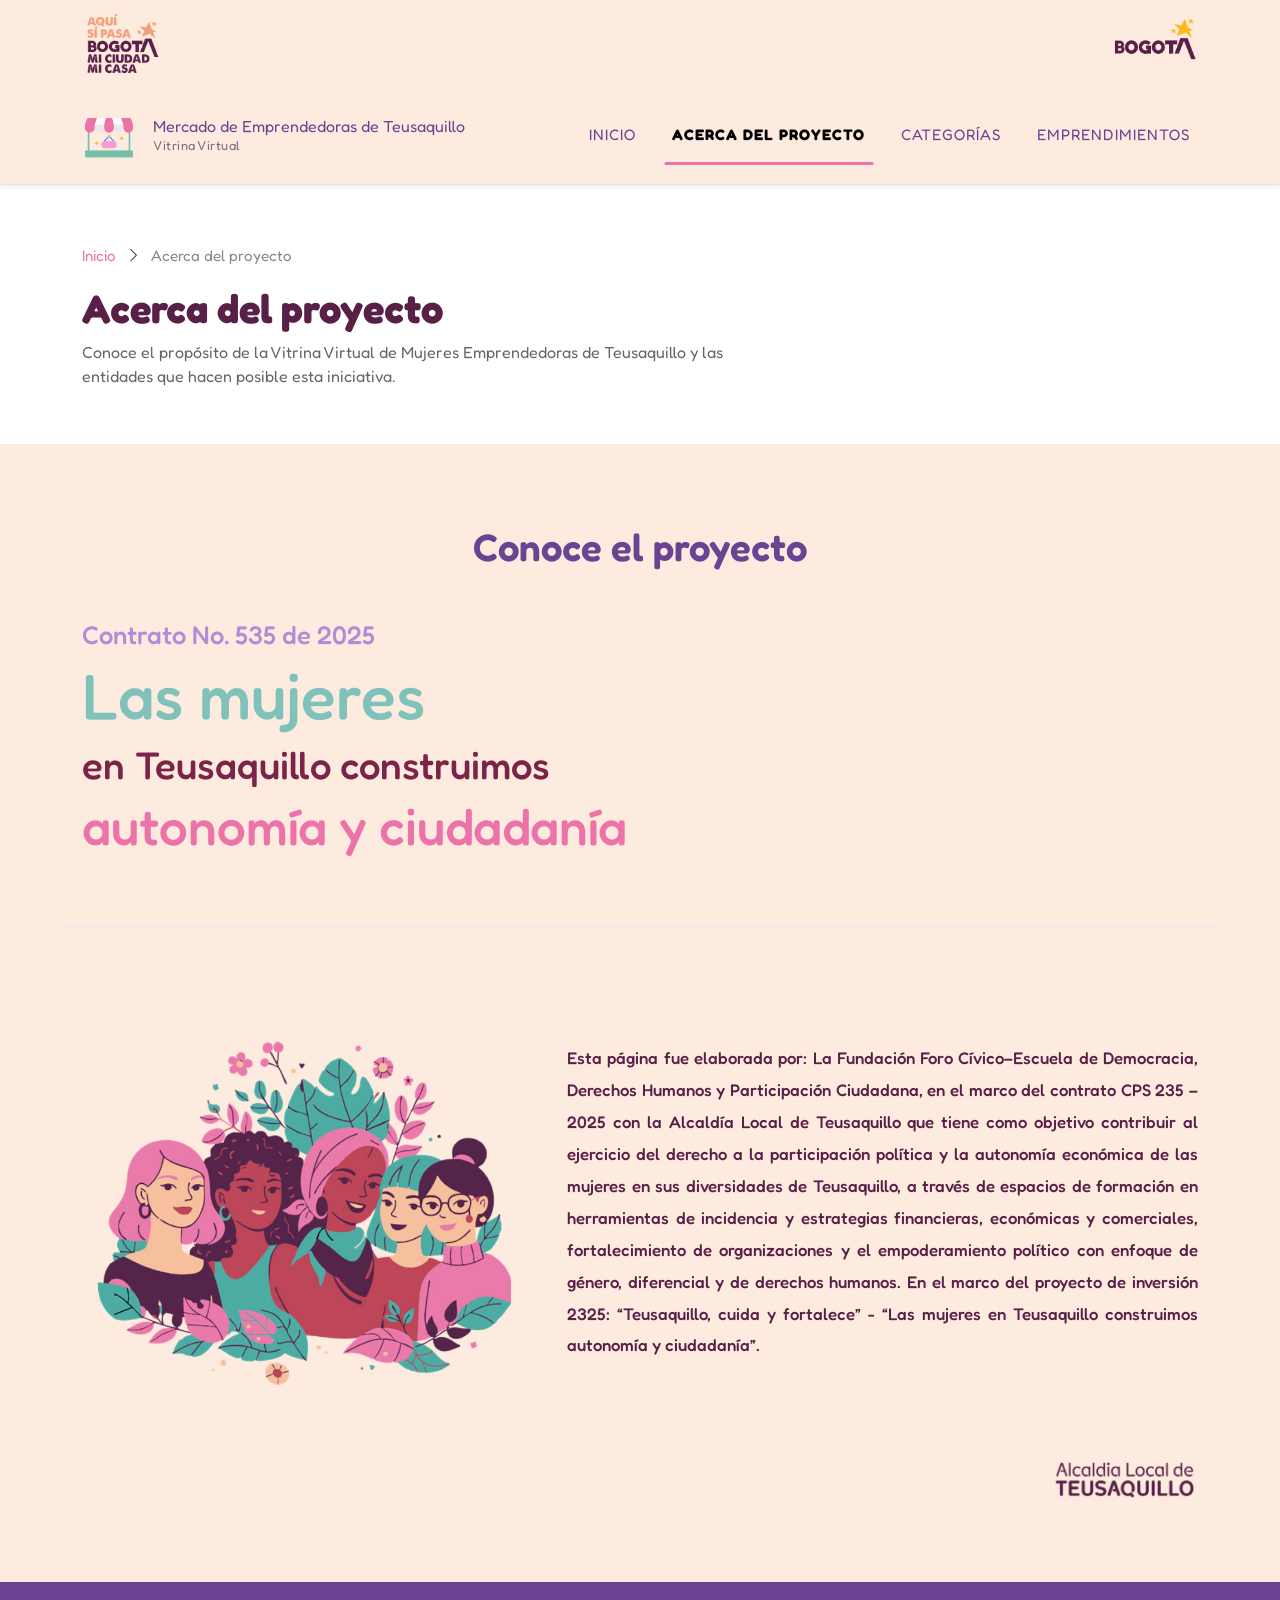
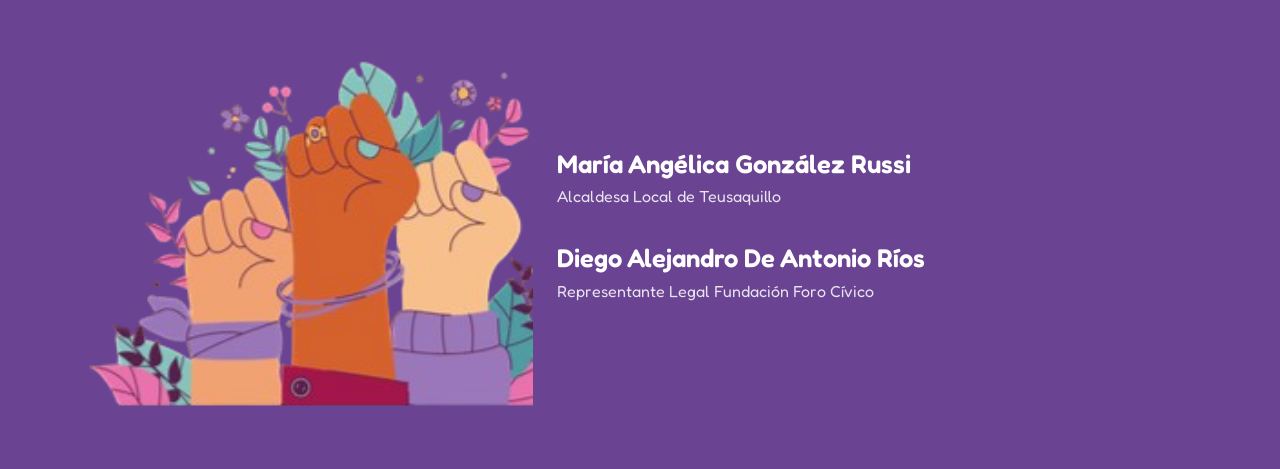
==== commit c1e04fa7: "Add files via upload" ====
--- a/acerca.html
+++ b/acerca.html
@@ -75,9 +75,8 @@
           href="https://fonts.gstatic.com"
           crossorigin>
 
-    <link
-        href="https://fonts.googleapis.com/css2?family=Inter:wght@300;400;500;600;700&display=swap"
-        rel="stylesheet">
+    <link href="https://fonts.googleapis.com/css2?family=Fredoka:wght@300..700&display=swap" rel="stylesheet">
+
 
     <!-- Bootstrap -->
     <link
@@ -143,146 +142,73 @@
 
 </section>
 
-<section class="py-5">
+<section class="about-project">
 
     <div class="container">
 
-        <div class="row align-items-center g-5">
-
-            <div class="col-lg-6">
-
-                <h2 class="mb-4">
-
-                    Impulsando el emprendimiento local
-
-                </h2>
-
-                <p>
-
-                    La Vitrina Virtual de Mujeres Emprendedoras de Teusaquillo es
-                    una iniciativa que busca fortalecer la visibilidad de los
-                    emprendimientos liderados por mujeres de la localidad,
-                    facilitando el acceso de la ciudadanía a sus productos y
-                    servicios.
-
-                </p>
-
-                <p>
-
-                    Esta plataforma permite consultar los emprendimientos
-                    participantes, conocer su información de contacto y promover el
-                    consumo local.
-
-                </p>
-
-            </div>
-
-            <div class="col-lg-6">
-
-                <img
-                    src="assets/img/hero/hero.jpg"
-                    class="img-fluid rounded-4 shadow"
-                    alt="Mujeres emprendedoras">
-
-            </div>
+        <!-- Título -->
+        <div class="section-header text-center">
+
+            <h2 class="section-title">
+                Conoce el proyecto
+            </h2>
 
         </div>
 
-    </div>
-
-</section>
-
-<section class="py-5 bg-white">
-
-    <div class="container">
-
-        <h2 class="section-title">
-
-            Entidades participantes
-
-        </h2>
-
-        <div class="row g-4 text-center">
-
-            <div class="col-md-4">
-
-                <div class="business-card">
-
-                    <img
-                        src="assets/img/institutions/foro-civico.png"
-                        class="img-fluid mb-3"
-                        style="height:90px"
-                        alt="Foro Cívico">
-
-                    <h5>Foro Cívico</h5>
-
-                </div>
-
-            </div>
-
-            <div class="col-md-4">
-
-                <div class="business-card">
-
-                    <img
-                        src="assets/img/institutions/alcaldia.png"
-                        class="img-fluid mb-3"
-                        style="height:90px"
-                        alt="Alcaldía Local">
-
-                    <h5>Alcaldía Local de Teusaquillo</h5>
-
-                </div>
-
-            </div>
-
-            <div class="col-md-4">
-
-                <div class="business-card">
-
-                    <img
-                        src="assets/img/institutions/sdmujer.png"
-                        class="img-fluid mb-3"
-                        style="height:90px"
-                        alt="Secretaría Distrital de la Mujer">
-
-                    <h5>Secretaría Distrital de la Mujer</h5>
-
-                </div>
-
-            </div>
+        <!-- Títulos de colores -->
+        <div class="project-highlights">
+
+            <h3 class="highlight purple">
+                Contrato No. 535 de 2025
+            </h3>
+
+            <h3 class="highlight green">
+                Las mujeres
+            </h3>
+
+            <h3 class="highlight burgundy">
+                en Teusaquillo construimos
+            </h3>
+
+            <h3 class="highlight pink">
+                autonomía y ciudadanía
+            </h3>
 
         </div>
 
-    </div>
-
-</section>
-
-<section class="py-5">
-
-    <div class="container">
-
-        <div class="contact-card">
-
-            <h2>Contacto</h2>
-
-            <p>
-
-                Si deseas obtener más información sobre el proyecto o reportar
-                alguna novedad relacionada con la plataforma, puedes comunicarte
-                con el equipo administrador.
-
-            </p>
-
-            <p>
-
-                <i class="bi bi-envelope-fill"></i>
-
-                <strong>Correo:</strong>
-
-                mujerteusaquillo@forocivico.com
-
-            </p>
+        <!-- Contenido -->
+<div class="row align-items-center g-5 project-content">
+
+    <!-- Imagen -->
+    <div class="col-lg-5 text-center">
+
+        <img
+            src="assets/img/institutions/proyecto.png"
+            class="project-image img-fluid"
+            alt="Proyecto">
+
+    </div>
+
+    <!-- Texto -->
+    <div class="col-lg-7">
+
+        <p class="project-text">
+
+            Esta página fue elaborada por: La Fundación Foro Cívico–Escuela de Democracia, Derechos Humanos y Participación Ciudadana, en el marco del contrato CPS 235 – 2025 con la Alcaldía Local de Teusaquillo que tiene como objetivo contribuir al ejercicio del derecho a la participación política y la autonomía económica de las mujeres en sus diversidades de Teusaquillo, a través de espacios de formación en herramientas de incidencia y estrategias financieras, económicas y comerciales, fortalecimiento de organizaciones y el empoderamiento político con enfoque de género, diferencial y de derechos humanos. En el marco del proyecto de inversión 2325: “Teusaquillo, cuida y fortalece” - “Las mujeres en Teusaquillo construimos autonomía y ciudadanía”.
+
+        </p>
+
+    </div>
+
+</div>
+
+        <!-- Logo inferior -->
+        <div class="project-footer">
+
+            <img
+                src="assets/img/logos/foro-civico.png"
+                class="project-logo"
+                alt="Foro Cívico">
 
         </div>
 
--- a/assets/css/style.css
+++ b/assets/css/style.css
@@ -19,12 +19,20 @@
 
     --light-pink:#F99BD3;   /* rosado de apoyo */
 
+    --light-lila:#F7F2FA; /* lila muy claro */;
+
     --white:#FFFFFF;
 
     --radius:18px;
 
     --shadow:0 6px 18px rgba(94,43,122,.08);
     --transition:all .3s ease;
+
+}
+
+html, body{
+
+    overflow-x:hidden;
 
 }
 
@@ -39,7 +47,7 @@
 .navbar{
 
     padding:15px 0;
-background:var(--surface);
+background:var(--background);
     border-bottom:1px solid #EFE3D8;
     box-shadow:0 2px 10px rgba(89,32,71,.05);
 
@@ -61,7 +69,7 @@
 
     font-size:.95rem;
 
-    font-weight:600;
+    font-weight:400;
 
     letter-spacing:.2px;
 
@@ -131,9 +139,9 @@
 
 .brand-title{
 
-    font-size:1.35rem;
-
-    font-weight:700;
+    font-size:1rem;
+
+    font-weight:400;
 
     color:var(--secondary);
 
@@ -237,16 +245,21 @@
 }
 
 
-.hero h1,
-.section-title,
-h1,h2,h3{
-
-    font-family:'Fraunces',serif;
-
+
+h2.section-title{
+    font-family:'Fredoka', sans-serif;
+    font-size:clamp(1.8rem,3vw,2.8rem);
+    font-weight:600;
     color:var(--secondary);
-
-    font-weight:700;
-
+}
+
+p.section-title{
+    font-family:'Fredoka', sans-serif;
+    font-size:clamp(.85rem,2.5vw,2.0rem);
+    font-weight:400;
+    color:var(--text);
+    line-height:.85;
+    text-align:center;
 }
 
 .hero-title{
@@ -256,491 +269,603 @@
     margin-bottom:1.5rem;
 }
 
-.hero-small{
-    font-family:'Fredoka', sans-serif;
-    font-size:1.2rem;
-    font-weight:400;
-    color:var(--secondary);
-    margin-bottom:.4rem;
-}
 
 .hero-main{
     font-family:'Fredoka', sans-serif;
-    font-size:clamp(2rem,4vw,3.5rem);
-    font-weight:700;
-    color:var(--accent);
-    text-transform:uppercase;
+    font-size:clamp(1.7rem,3.7vw,3.2rem);
+    font-weight:500;
+    color:var(--secondary);
     line-height:.95;
 }
 
 .hero-accent{
     font-family:'Fredoka', sans-serif;
-    font-size:clamp(1.8rem,3.8vw,2.8rem);
+    font-size:clamp(0.9rem,2.9vw,1.9rem);
+    font-weight:400;
+    color:var(--text);
+    line-height:0.8;
+}
+
+.hero h1{
+
+    font-family:'Fraunces', serif;
+
+    font-size:3.3rem;
+
+    font-weight:700;
+
+    color:var(--secondary);
+
+    line-height:1.15;
+
+}
+
+.hero p{
+
+    font-family:'Fredoka', sans-serif;
+
+    color:#6C5A73;
+
+    font-size:1.15rem;
+
+    line-height:1.8;
+
+}
+
+.search-box{
+
+    display:flex;
+
+    gap:10px;
+
+}
+
+.btn-search{
+
+    background:var(--primary);
+
+    color:white;
+
+    padding:12px 25px;
+
+}
+
+.btn-search:hover{
+
+    background:#A3154A;
+
+    color:white;
+
+}
+
+.hero-image{
+
+    width:100%;
+
+    height:420px;
+
+    object-fit:cover;
+
+    border-radius:24px;
+
+    box-shadow:0 15px 35px rgba(0,0,0,.12);
+
+}
+
+.categories{
+
+    padding:70px 0;
+
+}
+
+
+.card-image{
+
+    height:180px;
+
+    background:#ECECEC;
+
+    border-radius:15px;
+
+    margin-bottom:20px;
+
+}
+
+.btn-outline-custom{
+
+    border:2px solid var(--primary);
+
+    color:var(--white);
+
+    background:var(--primary);
+
+    border-radius:12px;
+
+    padding:12px 24px;
+
+    font-weight:400;
+
+}
+
+.btn-outline-custom:hover{
+
+    background:var(--accent);
+
+    color:white;
+
+}
+
+
+
+@media(max-width:768px){
+
+.hero{
+
+    text-align:center;
+
+}
+
+.hero-image{
+
+    height:300px;
+
+    margin-top:30px;
+
+}
+
+.search-box{
+
+    flex-direction:column;
+
+}
+
+.hero-image{
+
+    margin-top:40px;
+
+}
+
+}
+
+.profile-header{
+
+    background:white;
+
+    margin-top:-90px;
+
+    position:relative;
+
+    z-index:10;
+
+    border-radius:30px 30px 0 0;
+
+    padding:0 0 70px;
+
+}
+
+.profile-logo{
+
+    width:180px;
+
+    height:180px;
+
+    object-fit:cover;
+
+    border-radius:50%;
+
+    border:8px solid white;
+
+    box-shadow:0 12px 35px rgba(0,0,0,.15);
+
+    margin-top:-90px;
+
+}
+
+.gallery{
+
+    padding:60px 0;
+
+}
+
+.gallery-image{
+
+    width:100%;
+
+    height:350px;
+
+    object-fit:cover;
+
+    border-radius:18px;
+
+    box-shadow:0 8px 20px rgba(0,0,0,.08);
+
+    transition:.3s;
+
+}
+
+.gallery-image:hover{
+
+    transform:scale(1.03);
+
+}
+
+.contact-gallery{
+
+    background:var(--light-pink);
+
+}
+
+.carousel-inner{
+
+    border-radius:18px;
+
+    overflow:hidden;
+
+    background:transparent;
+
+}
+
+
+.description{
+
+    background:var(--background);
+
+}
+
+.description p{
+
+    max-width:900px;
+
+    margin:auto;
+
+    text-align:center;
+
+    font-size:1.1rem;
+
+    color:#666;
+
+}
+
+.description .section-title{
+
+    text-align:center;
+
+}
+
+.products{
+
+    padding:70px 0;
+     background:var(--light-lila); /* lila muy claro */
+
+}
+
+.products-banner{
+    margin-top:70px;
+    background:var(--accent);
+    padding:28px 0;
+    margin-bottom: 0;
+}
+
+.products-banner p{
+    margin:0;
+    text-align:center;
+    font-family:'Fredoka', sans-serif;
+    font-size:clamp(1.3rem,2.3vw,1.6rem);
+    font-weight:500;
+    color:var(--text);
+    line-height:0.9;
+}
+
+.about-project{
+    background:var(--background);
+    padding:80px 0;
+}
+
+.project-highlights{
+
+    margin:50px 0 70px;
+
+}
+
+.highlight{
+
+    font-family:'Fredoka', sans-serif;
+
+    font-size:clamp(1.5rem,3vw,2.3rem);
+
+    font-weight:500;
+
+    line-height:1.15;
+
+    margin:0 0 10px;
+
+}
+
+.purple{
+    color:#B58AD6;
+    font-size:clamp(1.3rem,2vw,1.8rem);
+}
+
+.green{
+    color:var(--accent);
+    font-size:clamp(2.8rem,5vw,4.5rem);
+    
+}
+
+.burgundy{
+    color:#7C2348;
+    font-size:clamp(1.8rem,3vw,2.6rem);
+}
+
+.pink{
+    color:var(--primary);
+    font-size:clamp(2.2rem,4vw,3.4rem);
+}
+
+.project-content{
+
+        border-top:1px solid #EEE5F3;
+
+    padding-top:60px;
+
+    margin-top:60px;
+
+}
+
+.project-text{
+    font-size:1.05rem;
+    font-weight:500;
+    line-height:1.9;
+    color:var(--text);
+    text-align:justify;
+}
+
+.project-image{
+
+    width:100%;
+
+    max-width:420px;
+
+    height:auto;
+
+}
+
+.project-footer{
+
+    margin-top:70px;
+
+    text-align:right;
+
+}
+
+.contact{
+
+    background:white;
+
+}
+
+.contact-card{
+
+    max-width:600px;
+
+    margin:auto;
+
+    padding:40px;
+
+    border-radius:14pxpx;
+
+    background:var(--accent);
+
+    text-align:center;
+
+    box-shadow:0 5px 14pxpx rgba(0,0,0,.05);
+    height:100%;
+
+}
+
+.contact-card p{
+
+    margin-bottom:15px;
+
+}
+
+.category-header{
+
+    background:white;
+
+    padding:60px 0 40px;
+
+}
+
+.category-header h1{
+
+    font-size:2.5rem;
+
+    font-weight:700;
+
+    margin-top:10px;
+
+}
+
+.category-header p{
+
+    color:#666;
+
+    max-width:700px;
+
+}
+
+.breadcrumb{
+
+    display:flex;
+
+    gap:10px;
+
+    font-size:.95rem;
+
+}
+
+.breadcrumb a{
+
+    color:var(--primary);
+
+    text-decoration:none;
+
+}
+
+.breadcrumb span{
+
+    color:#888;
+
+}
+
+.stat-card{
+
+background:white;
+
+padding:30px;
+
+border-radius:14px;
+
+text-align:center;
+
+border:1px solid #EFE3D8;
+
+}
+
+.stat-card h2{
+
+font-size:2.2rem;
+
+color:var(--primary);
+
+margin-bottom:10px;
+
+}
+
+.table-logo{
+
+width:50px;
+
+height:50px;
+
+background:#ECECEC;
+
+border-radius:50%;
+
+}
+
+.contact-info{
+
+    background:white;
+
+    padding:35px;
+
+    border-radius:14px;
+
+    box-shadow:0 8px 14pxpx rgba(0,0,0,.05);
+
+    height:100%;
+
+}
+
+.contact-form{
+
+    background:white;
+
+    padding:35px;
+
+    border-radius:14px;
+
+    box-shadow:0 8px 14px rgba(0,0,0,.05);
+
+}
+
+.contact-info p{
+
+    margin-bottom:25px;
+
+    color:#555;
+
+}
+
+.contact-form textarea{
+
+    resize:none;
+
+}
+
+/* ==========================================
+   FOOTER
+========================================== */
+
+.site-footer{
+
+    background:var(--secondary);
+
+    padding:60px 0;
+
+}
+
+.project-logo{
+
+    width:100%;
+
+    max-width:250px;
+
+    height:auto;
+
+}
+
+.footer-logo{
+
+    width:100%;
+
+    max-width:800px;
+
+    height:auto;
+
+}
+
+.footer-person{
+
+    margin-bottom:35px;
+
+}
+
+.footer-person:last-child{
+
+    margin-bottom:0;
+
+}
+
+.footer-person p{
+
+    margin:6px 0 0;
+
+    font-size:1rem;
+
+    font-weight:400;
+
+    color:rgba(255,255,255,.85);
+
+    line-height:1.4;
+
+}
+
+.footer-person h5{
+
+    margin:0;
+
+    font-family:'Fredoka', sans-serif;
+
+    font-size:clamp(1.2rem,2vw,1.6rem);
+
     font-weight:600;
-    color:var(--primary);
-    text-transform:uppercase;
-    line-height:1;
-}
-
-.hero h1{
-
-    font-family:'Fraunces', serif;
-
-    font-size:3.3rem;
-
-    font-weight:700;
-
-    color:var(--secondary);
-
-    line-height:1.15;
-
-}
-
-.hero p{
-
-    font-family:'Fredoka', sans-serif;
-
-    color:#6C5A73;
-
-    font-size:1.15rem;
-
-    line-height:1.8;
-
-}
-
-.search-box{
-
-    display:flex;
-
-    gap:10px;
-
-}
-
-.btn-search{
-
-    background:var(--primary);
-
-    color:white;
-
-    padding:12px 25px;
-
-}
-
-.btn-search:hover{
-
-    background:#A3154A;
-
-    color:white;
-
-}
-
-.hero-image{
-
-    width:100%;
-
-    height:420px;
-
-    object-fit:cover;
-
-    border-radius:24px;
-
-    box-shadow:0 15px 35px rgba(0,0,0,.12);
-
-}
-
-.categories{
-
-    padding:70px 0;
-
-}
-
-.section-title{
-
-    text-align:center;
-
-    margin-bottom:40px;
-
-    font-family:'Fraunces', serif;
-
-    font-size:2.3rem;
-
-    color:var(--secondary);
-
-    font-weight:700;
-
-}
-
-
-
-
-
-.card-image{
-
-    height:180px;
-
-    background:#ECECEC;
-
-    border-radius:15px;
-
-    margin-bottom:20px;
-
-}
-
-.btn-outline-custom{
-
-    border:2px solid var(--accent);
-
-    color:var(--secondary);
-
-    background:var(--surface);
-
-    border-radius:12px;
-
-    padding:12px 24px;
-
-    font-weight:600;
-
-}
-
-.btn-outline-custom:hover{
-
-    background:var(--accent);
-
-    color:white;
-
-}
-
-footer{
-
-    background:#F2E5D8;
-
-    color:var(--secondary);
-
-    padding:30px 0;
-
-    text-align:center;
-
-    margin-top:60px;
-
-}
-
-#footer{
-
-    position:relative;
-
-    overflow:hidden;
-
-    background:#F4E9DF;
-
-    color:var(--secondary);
-
-    padding:45px 0;
-
-}
-
-#footer::before{
-
-    content:"";
-
-    position:absolute;
-
-    right:0;
-
-    bottom:0;
-
-    width:320px;
-
-    height:220px;
-
-    background:url("../img/logos/footer-bg.png") no-repeat right bottom;
-
-    background-size:contain;
-
-    opacity:.5;
-
-    pointer-events:none;
-
-}
-
-#footer .container{
-
-    position:relative;
-
-    z-index:2;
-
-}
-
-@media(max-width:768px){
-
-.hero{
-
-    text-align:center;
-
-}
-
-.hero-image{
-
-    height:300px;
-
-    margin-top:30px;
-
-}
-
-.search-box{
-
-    flex-direction:column;
-
-}
-
-.hero-image{
-
-    margin-top:40px;
-
-}
-
-}
-
-.profile-header{
-
-    background:white;
-
-    margin-top:-90px;
-
-    position:relative;
-
-    z-index:10;
-
-    border-radius:30px 30px 0 0;
-
-    padding:0 0 70px;
-
-}
-
-.profile-logo{
-
-    width:180px;
-
-    height:180px;
-
-    object-fit:cover;
-
-    border-radius:50%;
-
-    border:8px solid white;
-
-    box-shadow:0 12px 35px rgba(0,0,0,.15);
-
-    margin-top:-90px;
-
-}
-
-.gallery{
-
-    padding:60px 0;
-
-}
-
-.gallery-image{
-
-    width:100%;
-
-    height:260px;
-
-    object-fit:cover;
-
-    border-radius:18px;
-
-    box-shadow:0 8px 20px rgba(0,0,0,.08);
-
-    transition:.3s;
-
-}
-
-.gallery-image:hover{
-
-    transform:scale(1.03);
-
-}
-
-.description{
-
-    background:white;
-
-}
-
-.description p{
-
-    max-width:900px;
-
-    margin:auto;
-
-    text-align:center;
-
-    font-size:1.1rem;
-
-    color:#666;
-
-}
-
-.products{
-
-    padding:70px 0;
-
-}
-
-.contact{
-
-    background:white;
-
-}
-
-.contact-card{
-
-    max-width:600px;
-
-    margin:auto;
-
-    padding:40px;
-
-    border-radius:14pxpx;
-
-    background:#F7F8FC;
-
-    text-align:center;
-
-    box-shadow:0 5px 14pxpx rgba(0,0,0,.05);
-
-}
-
-.contact-card p{
-
-    margin-bottom:15px;
-
-}
-
-.category-header{
-
-    background:white;
-
-    padding:60px 0 40px;
-
-}
-
-.category-header h1{
-
-    font-size:2.5rem;
-
-    font-weight:700;
-
-    margin-top:10px;
-
-}
-
-.category-header p{
-
-    color:#666;
-
-    max-width:700px;
-
-}
-
-.breadcrumb{
-
-    display:flex;
-
-    gap:10px;
-
-    font-size:.95rem;
-
-}
-
-.breadcrumb a{
-
-    color:var(--primary);
-
-    text-decoration:none;
-
-}
-
-.breadcrumb span{
-
-    color:#888;
-
-}
-
-.stat-card{
-
-background:white;
-
-padding:30px;
-
-border-radius:14px;
-
-text-align:center;
-
-border:1px solid #EFE3D8;
-
-}
-
-.stat-card h2{
-
-font-size:2.2rem;
-
-color:var(--primary);
-
-margin-bottom:10px;
-
-}
-
-.table-logo{
-
-width:50px;
-
-height:50px;
-
-background:#ECECEC;
-
-border-radius:50%;
-
-}
-
-.contact-info{
-
-    background:white;
-
-    padding:35px;
-
-    border-radius:14px;
-
-    box-shadow:0 8px 14pxpx rgba(0,0,0,.05);
-
-    height:100%;
-
-}
-
-.contact-form{
-
-    background:white;
-
-    padding:35px;
-
-    border-radius:14px;
-
-    box-shadow:0 8px 14px rgba(0,0,0,.05);
-
-}
-
-.contact-info p{
-
-    margin-bottom:25px;
-
-    color:#555;
-
-}
-
-.contact-form textarea{
-
-    resize:none;
+
+    color:#FFFFFF;
+
+    line-height:1.2;
 
 }
 
@@ -795,9 +920,9 @@
 
     border-radius:50%;
 
-    background:#EFE6F5;      /* morado muy claro */
-
-    color:var(--secondary);  /* morado institucional */
+    background:var(--primary);      /* morado muy claro */
+
+    color:var(--primary);  /* morado institucional */
 
     display:flex;
 
@@ -813,7 +938,7 @@
 
 .category-card:hover .category-icon{
 
-    background:var(--secondary);
+    background:var(--light-lila);
 
     color:white;
 
@@ -823,9 +948,9 @@
 
 .category-card h4{
 
-    font-size:1.25rem;
-
-    font-weight:700;
+    font-size:1.5rem;
+
+    font-weight:500;
 
     margin-bottom:15px;
 
@@ -833,7 +958,7 @@
 
 .category-card p{
 
-    color:#666;
+    color:var(--text);
 
     font-size:.95rem;
 
@@ -946,7 +1071,7 @@
 
     font-size:1.3rem;
 
-    font-weight:700;
+    font-weight:500;
 
     margin-bottom:15px;
 
@@ -966,9 +1091,9 @@
 
 .btn-primary-custom{
 
-    background: var(--accent);
-
-    color: var(--white);!important; 
+    background: var(--background);
+
+    color: var(--text);!important; 
 
     border: none;
 
@@ -976,7 +1101,7 @@
 
     padding: 12px 24px;
 
-    font-weight: 600;
+    font-weight: 400;
 
     letter-spacing: .3px;
 
@@ -1037,6 +1162,44 @@
     transform:translateY(-2px);
 
     box-shadow:0 8px 14pxpx rgba(0,0,0,.08);
+
+}
+
+
+/* ===========================
+   BOTÓN TARJETA EMPRENDIMIENTO
+=========================== */
+
+.btn-business{
+
+    background:var(--white);
+
+    color:var(--secondary);
+
+    border:2px solid var(--secondary);
+
+    border-radius:12px;
+
+    padding:12px 24px;
+
+    font-weight:400;
+
+    transition:all .3s ease;
+
+}
+
+
+.btn-business:hover{
+
+    background:var(--accent);
+
+    color:white;
+
+    border-color:var(--accent);
+
+    transform:translateY(-2px);
+
+    box-shadow:0 6px 15px rgba(94,43,122,.20);
 
 }
 
@@ -1086,54 +1249,8 @@
 
 }
 
-/* Tablets */
-@media (max-width: 992px){
-
-    #footer::before{
-
-        width:260px;
-        height:180px;
-
-
-    }
-
-}
-
-/* Celulares */
-@media (max-width: 768px){
-
-    #footer{
-
-        padding:35px 0;
-    }
-
-    #footer::before{
-
-        width:180px;
-        height:130px;
-
-
-    }
-
-}
-
-/* Celulares pequeños */
-@media (max-width: 576px){
-
-    #footer{
-
-        padding:30px 0;
-    }
-
-    #footer::before{
-
-        width:130px;
-        height:95px;
-
-
-    }
-
-}
+
+
 
 /* ===========================
    Animaciones móviles
@@ -1238,3 +1355,418 @@
         cursor:pointer;
 
     }
+
+
+@media(max-width:768px){
+
+    .project-highlights{
+
+        text-align:center;
+
+    }
+
+    .highlight{
+
+        font-size:1.5rem;
+
+    }
+
+    .project-content{
+
+        text-align:center;
+
+    }
+
+    .project-text{
+
+        text-align:left;
+
+        margin-top:30px;
+
+    }
+
+}
+
+@media (max-width:991px){
+
+    .site-footer{
+
+        text-align:center;
+
+    }
+
+    .footer-logo{
+
+        max-width:220px;
+
+        margin-bottom:30px;
+
+    }
+
+    .footer-person{
+
+        margin-bottom:25px;
+
+    }
+
+}
+
+.btn-outline-custom,
+.btn-primary-custom{
+
+    font-size:1rem;
+    padding:12px 24px;
+
+}
+
+
+@media(max-width:576px){
+
+    .btn-outline-custom,
+    .btn-primary-custom{
+
+        width:100%;
+        font-size:.95rem;
+        padding:11px 18px;
+
+    }
+
+}
+
+/* ===========================
+   CATEGORY COLORS
+=========================== */
+
+
+.category-pink{
+
+    background:#EC73A8;
+
+}
+
+
+.category-pink .category-icon{
+
+    background:#F9C6DD;
+
+    color:white;
+
+}
+
+
+
+.category-purple{
+
+    background:#E7D8F5;
+
+}
+
+
+.category-purple .category-icon{
+
+    background:var(--secondary);
+
+    color:white;
+
+}
+
+
+
+.category-green{
+
+    background:#80C2BA;
+
+}
+
+
+.category-green .category-icon{
+
+    background:#C9EAE4;
+
+    color:white;
+
+}
+
+
+
+.category-yellow{
+
+    background:#FFB71B;
+
+}
+
+
+.category-yellow .category-icon{
+
+    background:#FFE6A8;
+
+    color:white;
+
+}
+
+.category-blue{
+
+    background:#2196F3;
+
+}
+
+
+.category-blue .category-icon{
+
+    background:#E3F2FD;
+
+    color:white;
+
+}
+
+
+
+.category-orange{
+
+    background:#F28C28;
+
+}
+
+
+.category-orange .category-icon{
+
+    background:#FFF0E0;
+
+    color:white;
+
+}
+
+
+
+.category-teal{
+
+    background:#009688;
+
+}
+
+
+.category-teal .category-icon{
+
+    background:#DDF4F0;
+
+    color:white;
+
+}
+
+
+
+.category-red{
+
+    background:#FDE3E3;
+
+}
+
+
+.category-red .category-icon{
+
+    background:#E57373;
+
+    color:white;
+
+}
+
+/* ===========================
+   CATEGORÍA DETALLE EMPRENDIMIENTO
+=========================== */
+
+.detail-category{
+
+    display:inline-block;
+
+    background:var(--accent);
+
+    color:var(--secondary);
+
+    padding:8px 18px;
+
+    border-radius:30px;
+
+    font-size:1.2rem;
+
+    font-weight:500;
+
+    margin-bottom:20px;
+
+}
+
+/* ===========================
+   BOTÓN EXPLORAR EMPRENDIMIENTOS
+=========================== */
+
+.btn-explorar{
+
+    border:2px solid var(--accent);
+
+    color:var(--text);
+
+    background:var(--accent);
+
+    border-radius:12px;
+
+    padding:12px 24px;
+
+    font-weight:400;
+
+}
+
+
+.btn-explorar:hover{
+
+    background:var(--primary);
+
+    color:white;
+
+}
+
+.hero-image-link{
+
+    display:block;
+
+}
+
+
+.hero-image-link .hero-image{
+
+    transition:.3s ease;
+
+}
+
+
+.hero-image-link:hover .hero-image{
+
+    transform:scale(1.03);
+
+}
+
+/* ===========================
+   LOGOS INSTITUCIONALES
+=========================== */
+
+.top-logos{
+
+    background:var(--background);
+
+    padding:12px 0;
+
+}
+
+
+.top-logo{
+
+    height:65px;
+
+    width:auto;
+
+    object-fit:contain;
+
+}
+/* Responsive */
+@media(max-width:576px){
+
+    .top-logos .container{
+
+        gap:20px;
+
+    }
+
+
+    .top-logo{
+
+        height:35px;
+
+        max-width:45%;
+
+    }
+
+}
+
+.brand-text{
+
+    min-width:0;
+
+}
+
+
+.brand-title{
+
+    white-space:normal;
+
+}
+
+@media(max-width:576px){
+
+    .navbar-brand{
+
+        gap:10px !important;
+
+    }
+
+
+    .brand-title{
+
+        font-size:.75rem;
+
+        line-height:1.1;
+
+    }
+
+
+    .brand-subtitle{
+
+        font-size:.65rem;
+
+    }
+
+}
+
+@media(min-width:576px){
+
+    .project-logo{
+
+        text-align:left;
+        max-width:150px;
+
+    }
+
+}
+
+@media(max-width:576px){
+
+    .purple{
+        font-size:1.2rem;
+    }
+
+    .green{
+        font-size:2.2rem;
+    }
+
+    .burgundy{
+        font-size:1.5rem;
+    }
+
+    .pink{
+        font-size:1.8rem;
+    }
+
+}
+
+@media(max-width:768px){
+
+    .project-content .col-lg-7{
+
+        text-align:center;
+
+    }
+
+    .project-text{
+
+        text-align:center;
+
+    }
+
+}
